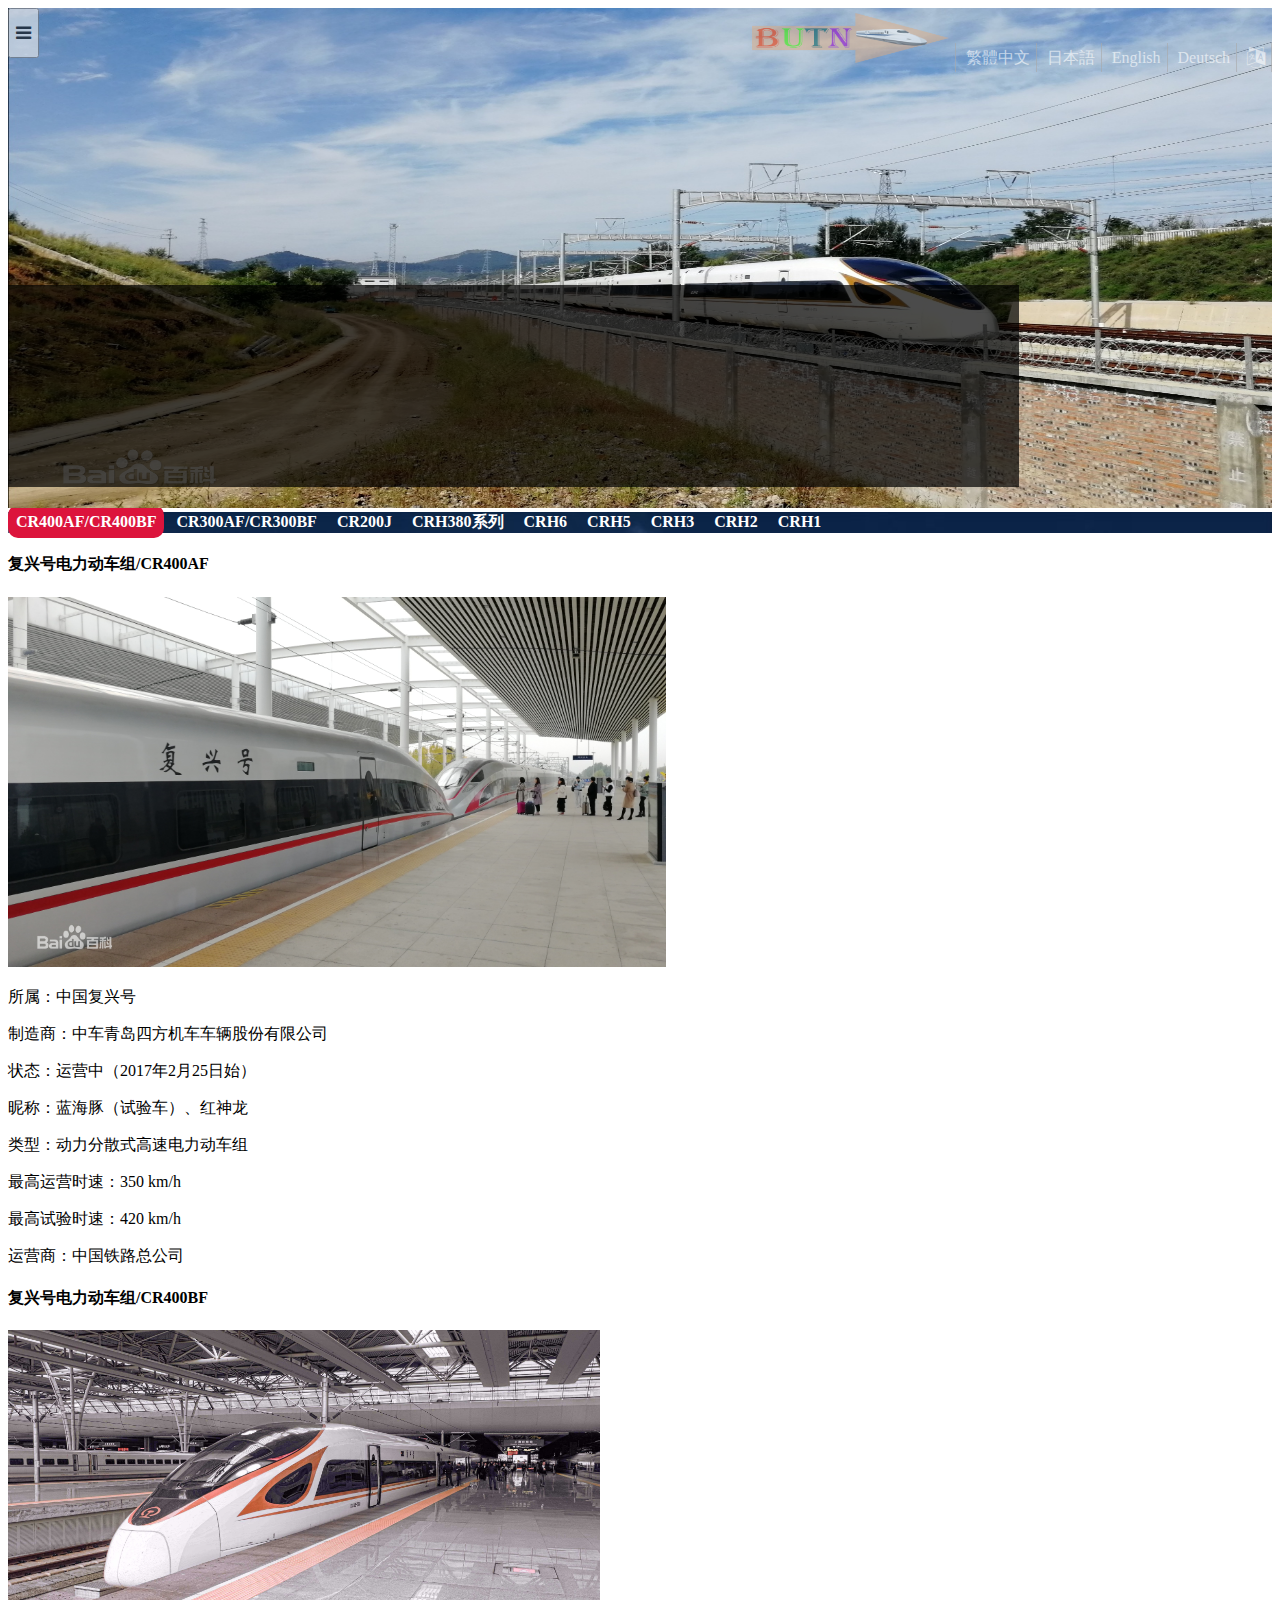
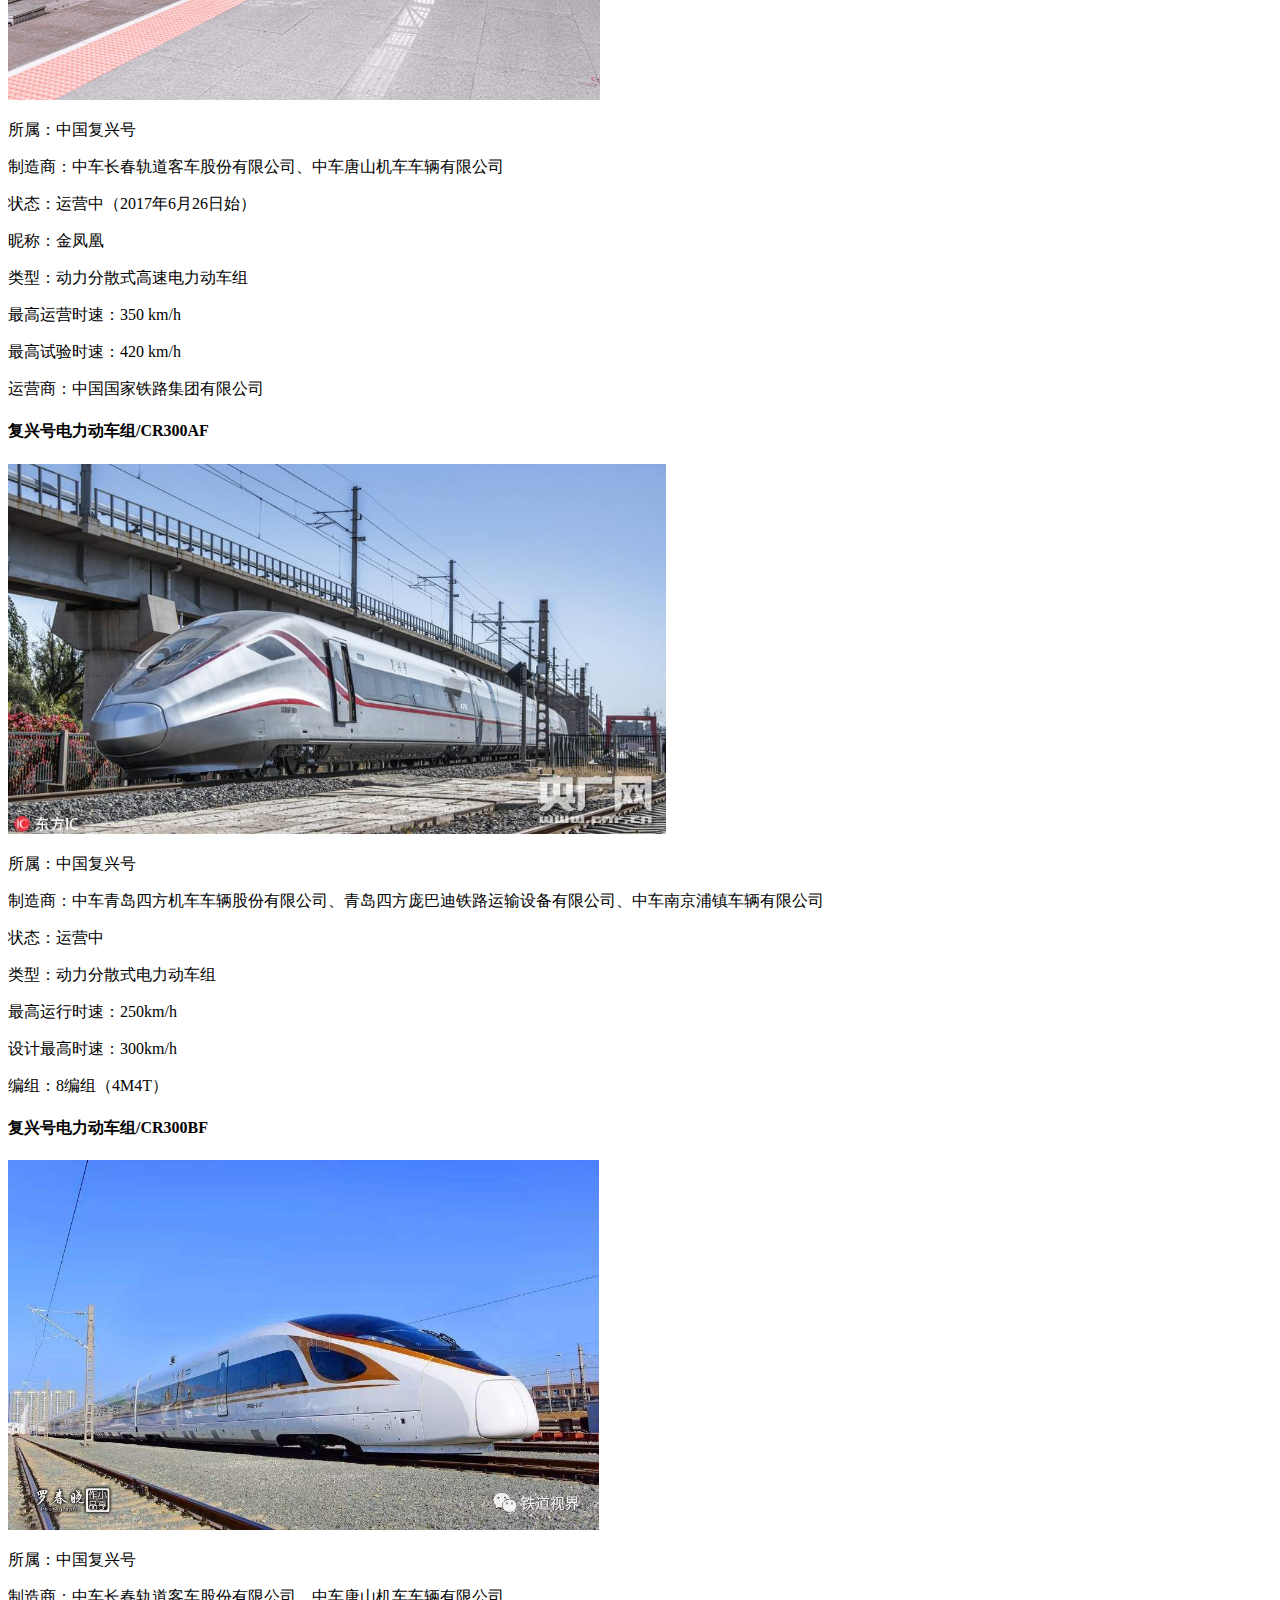
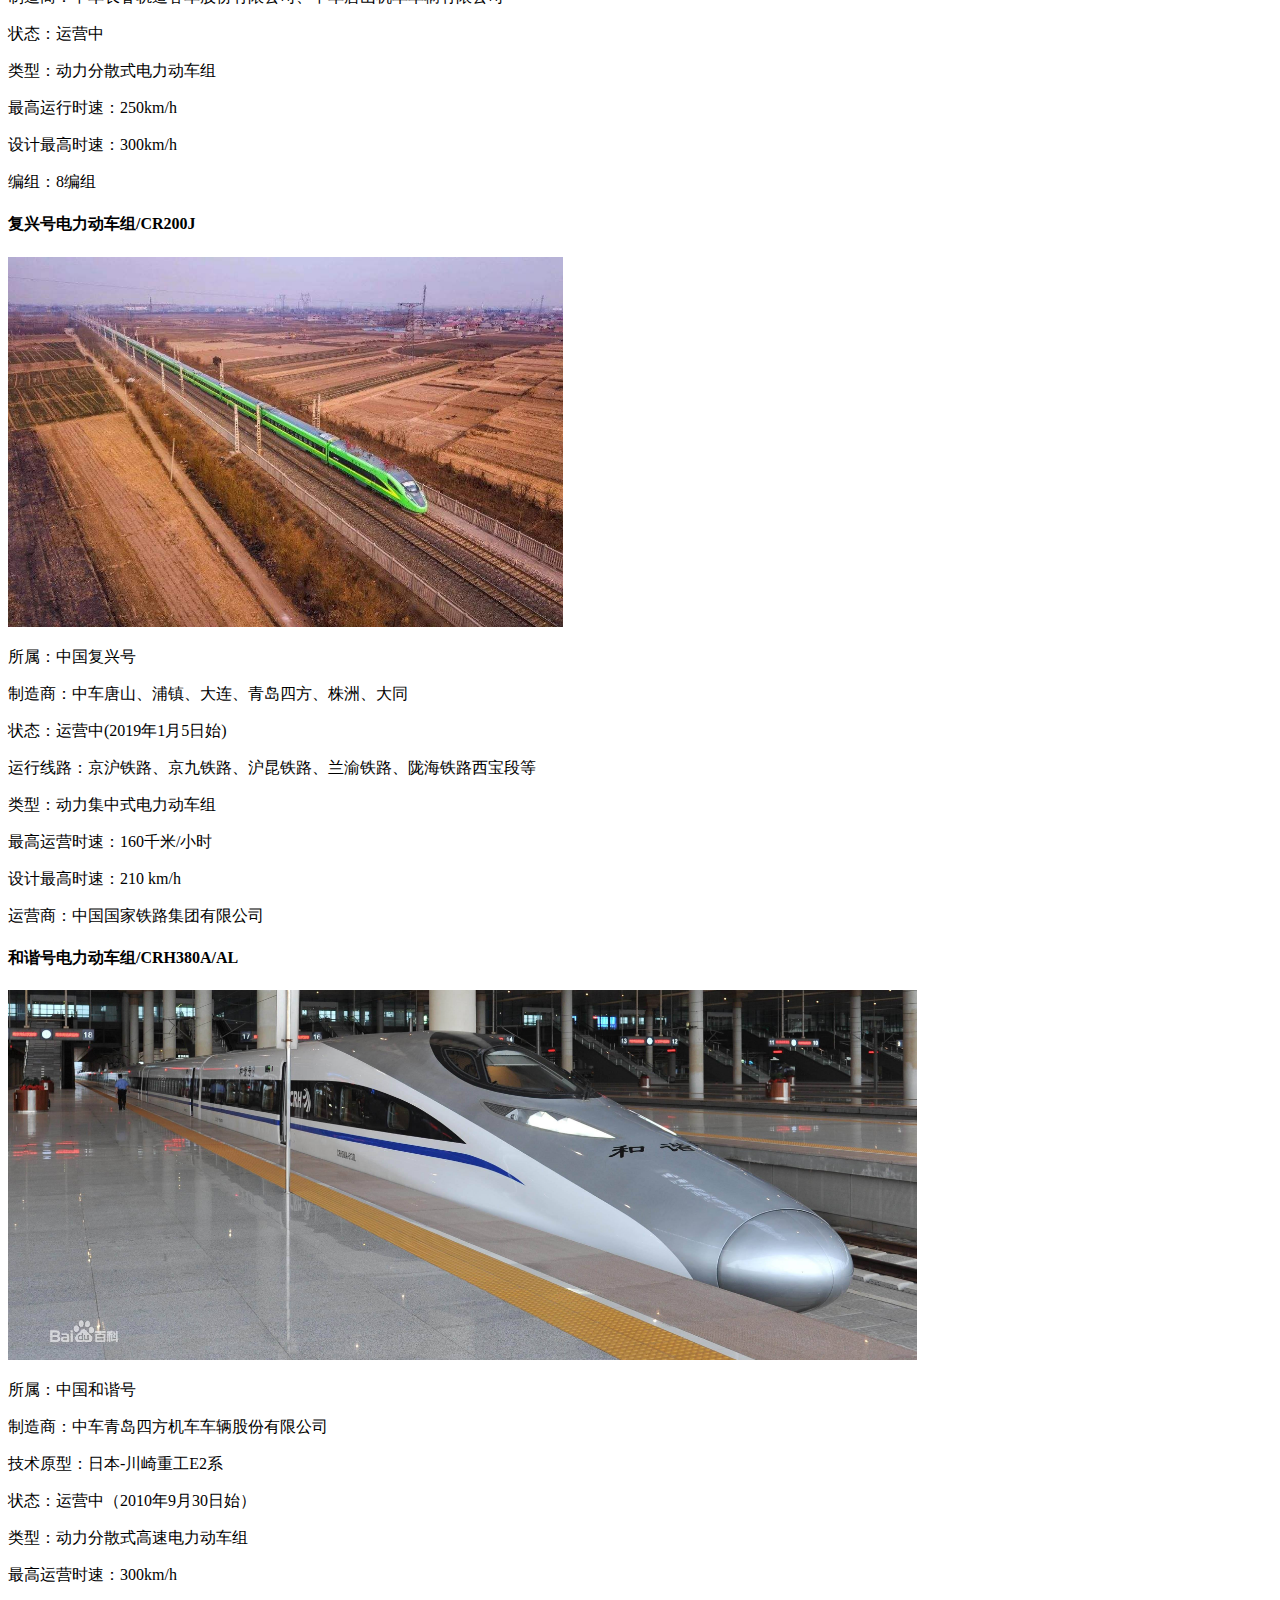
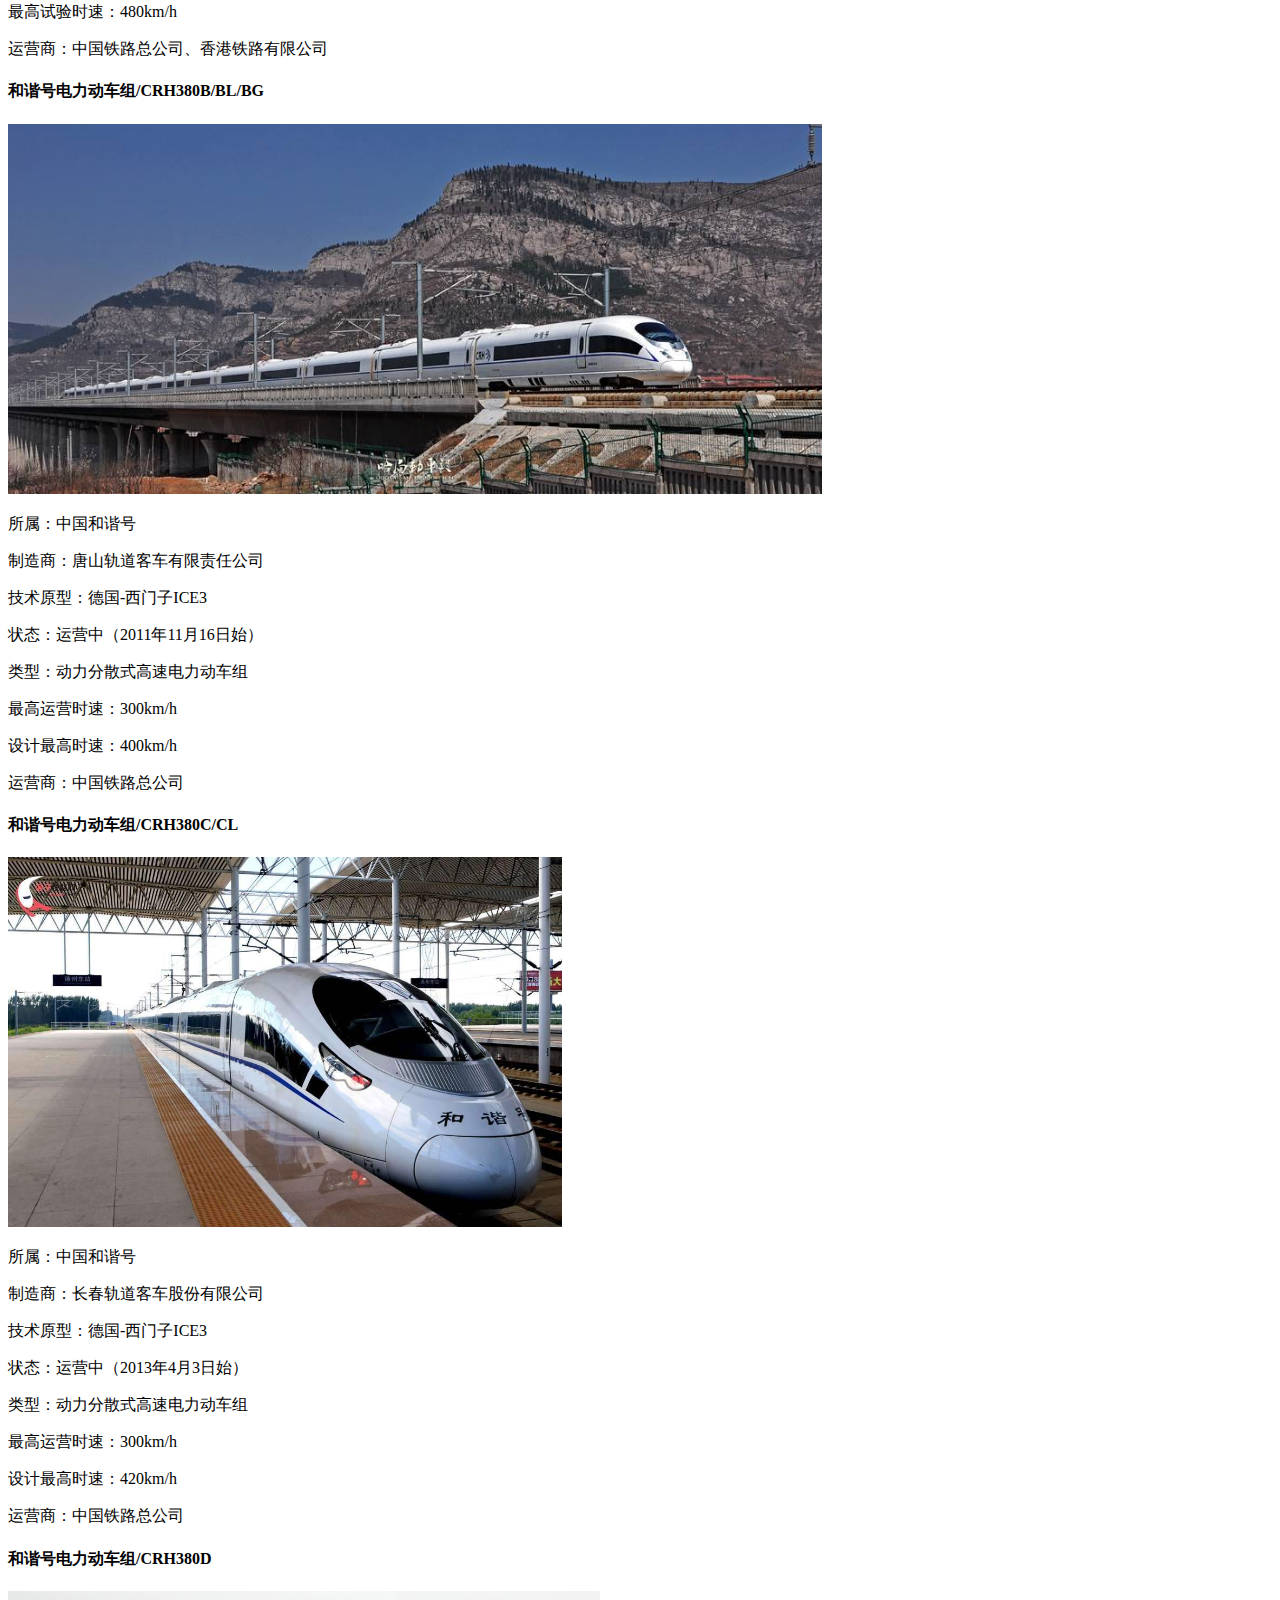
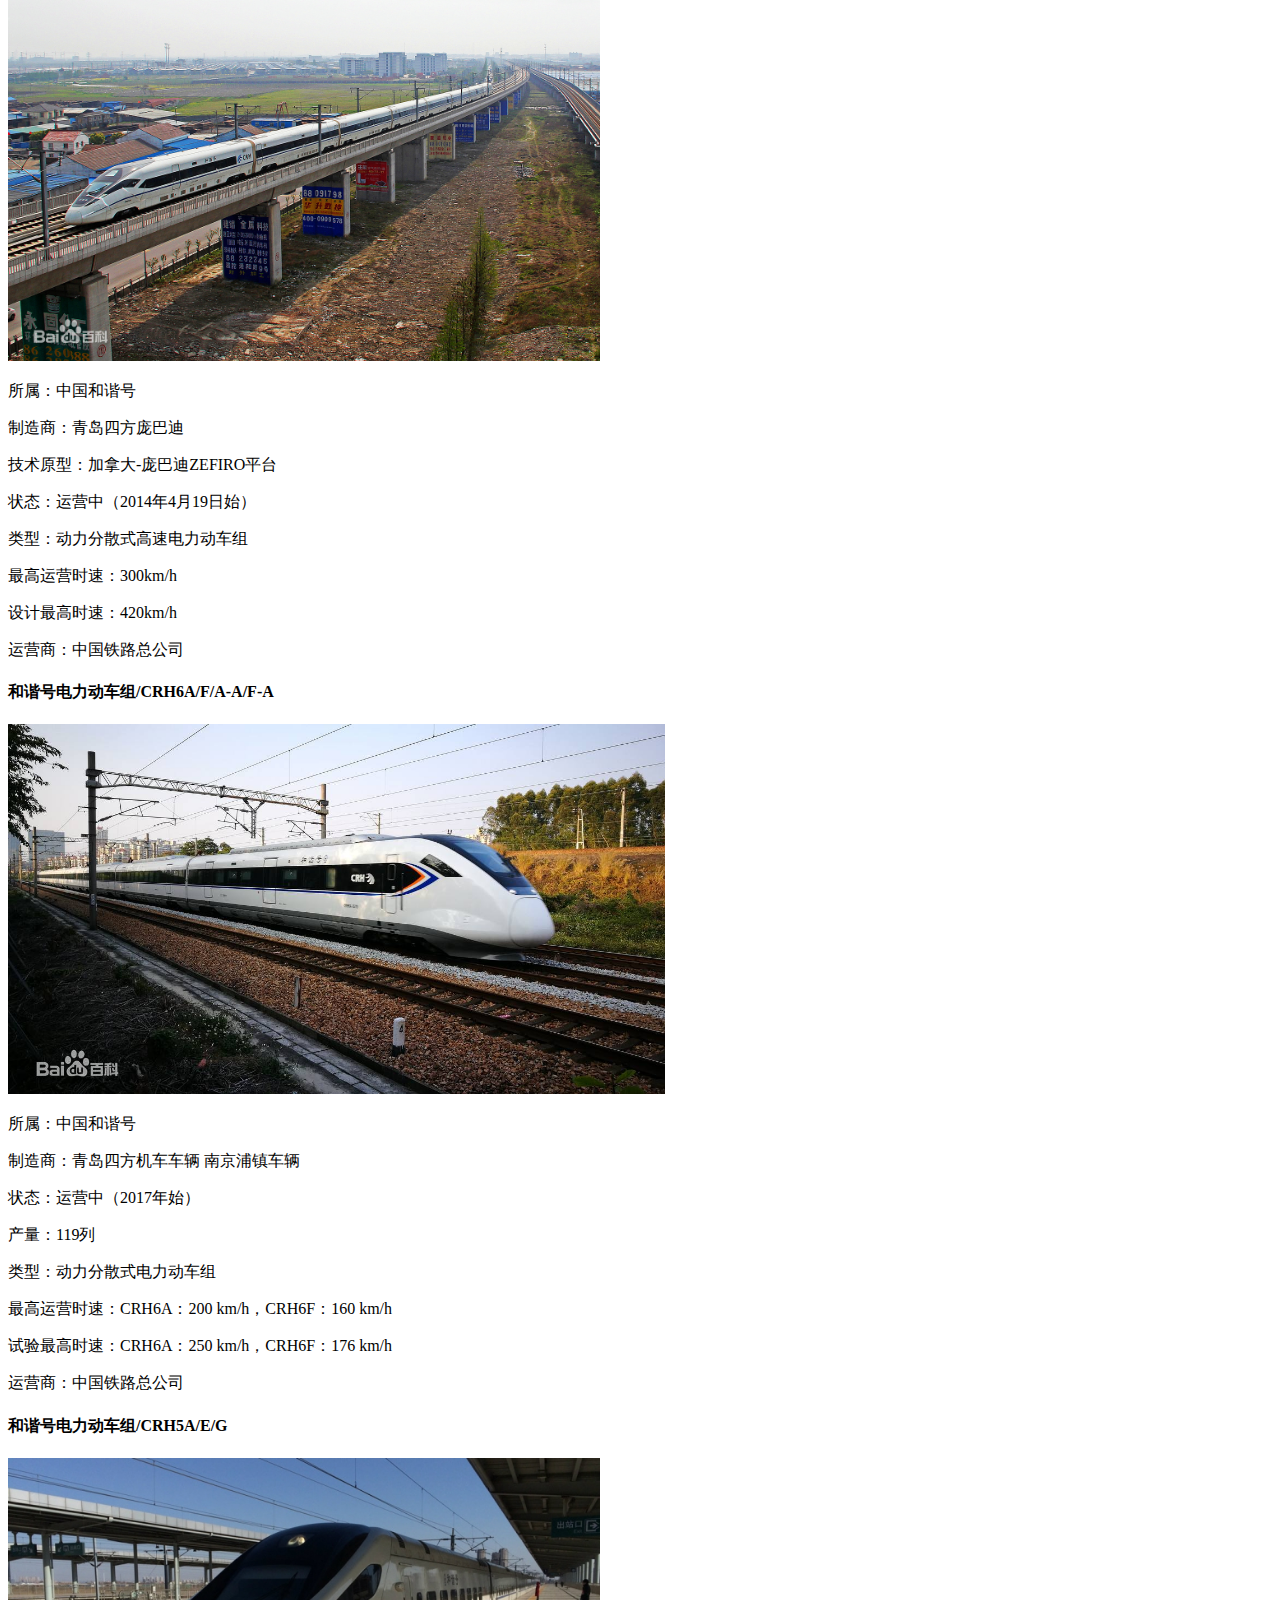
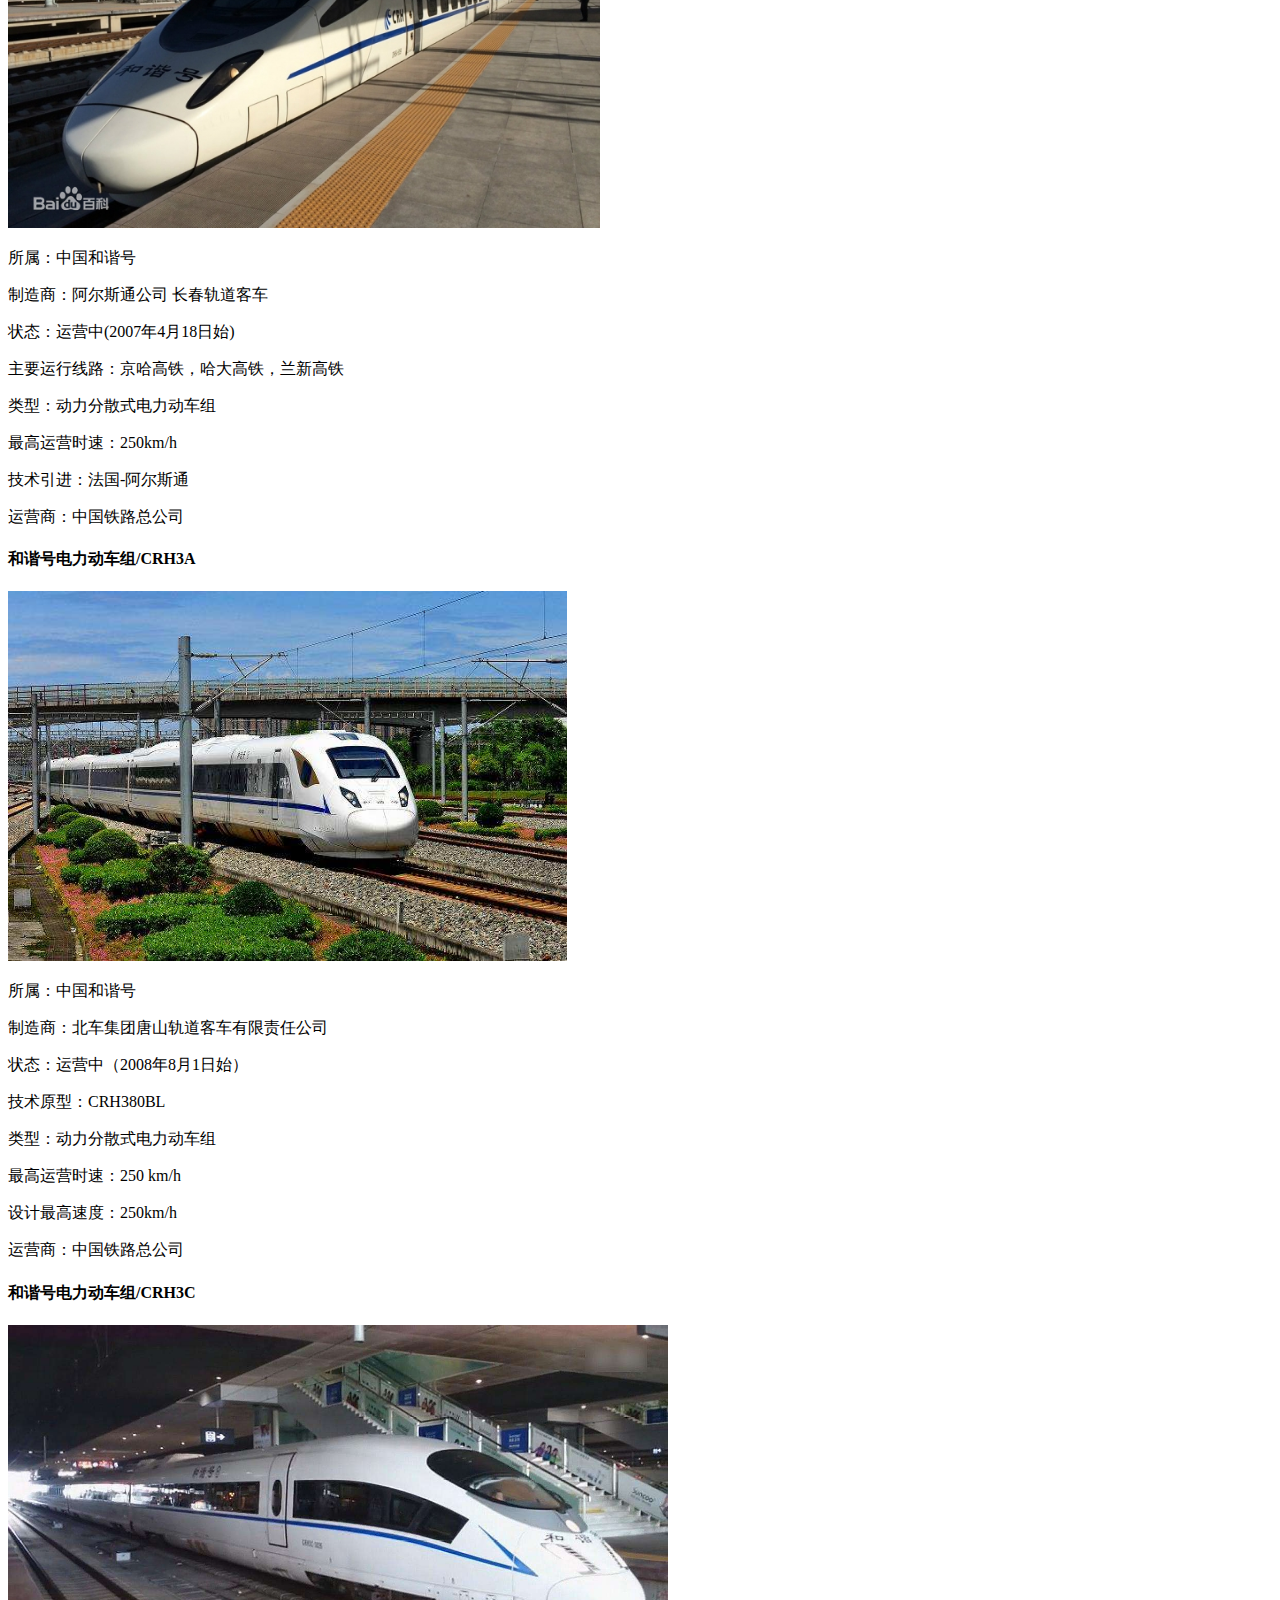
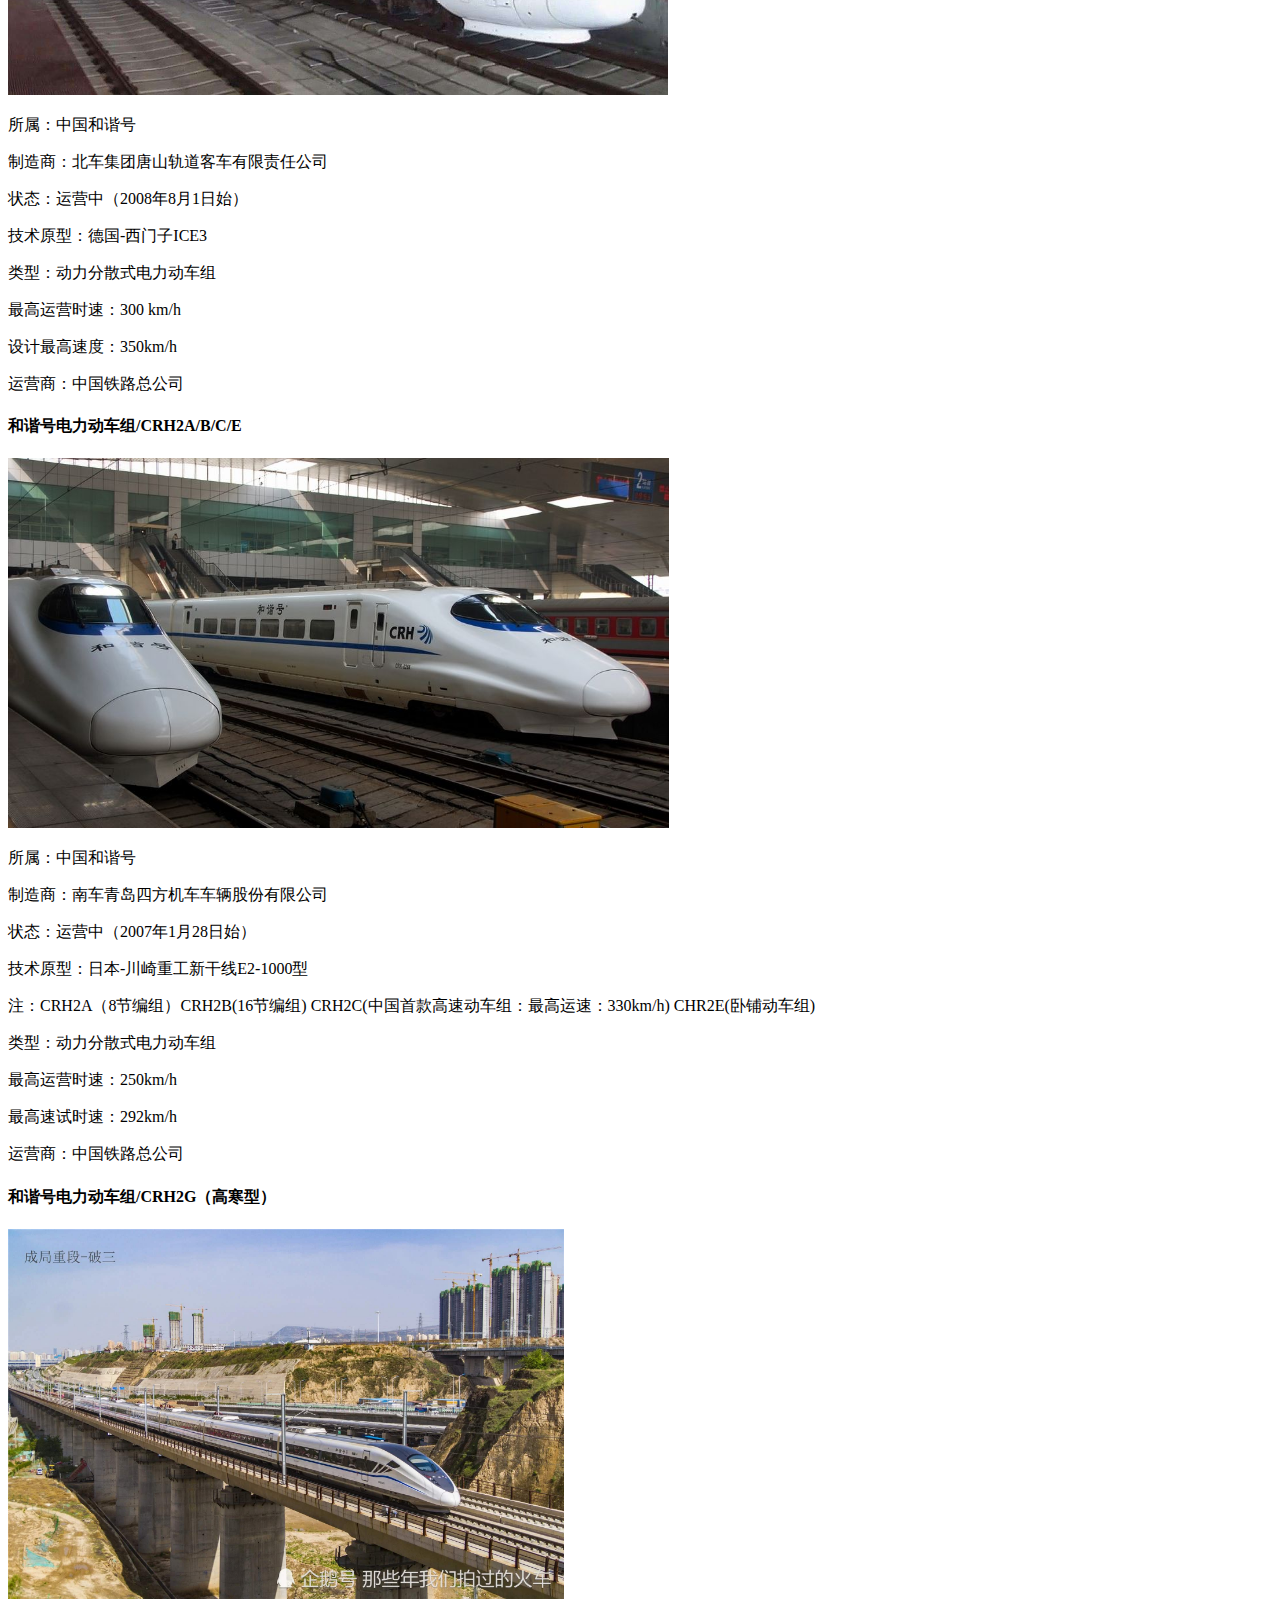
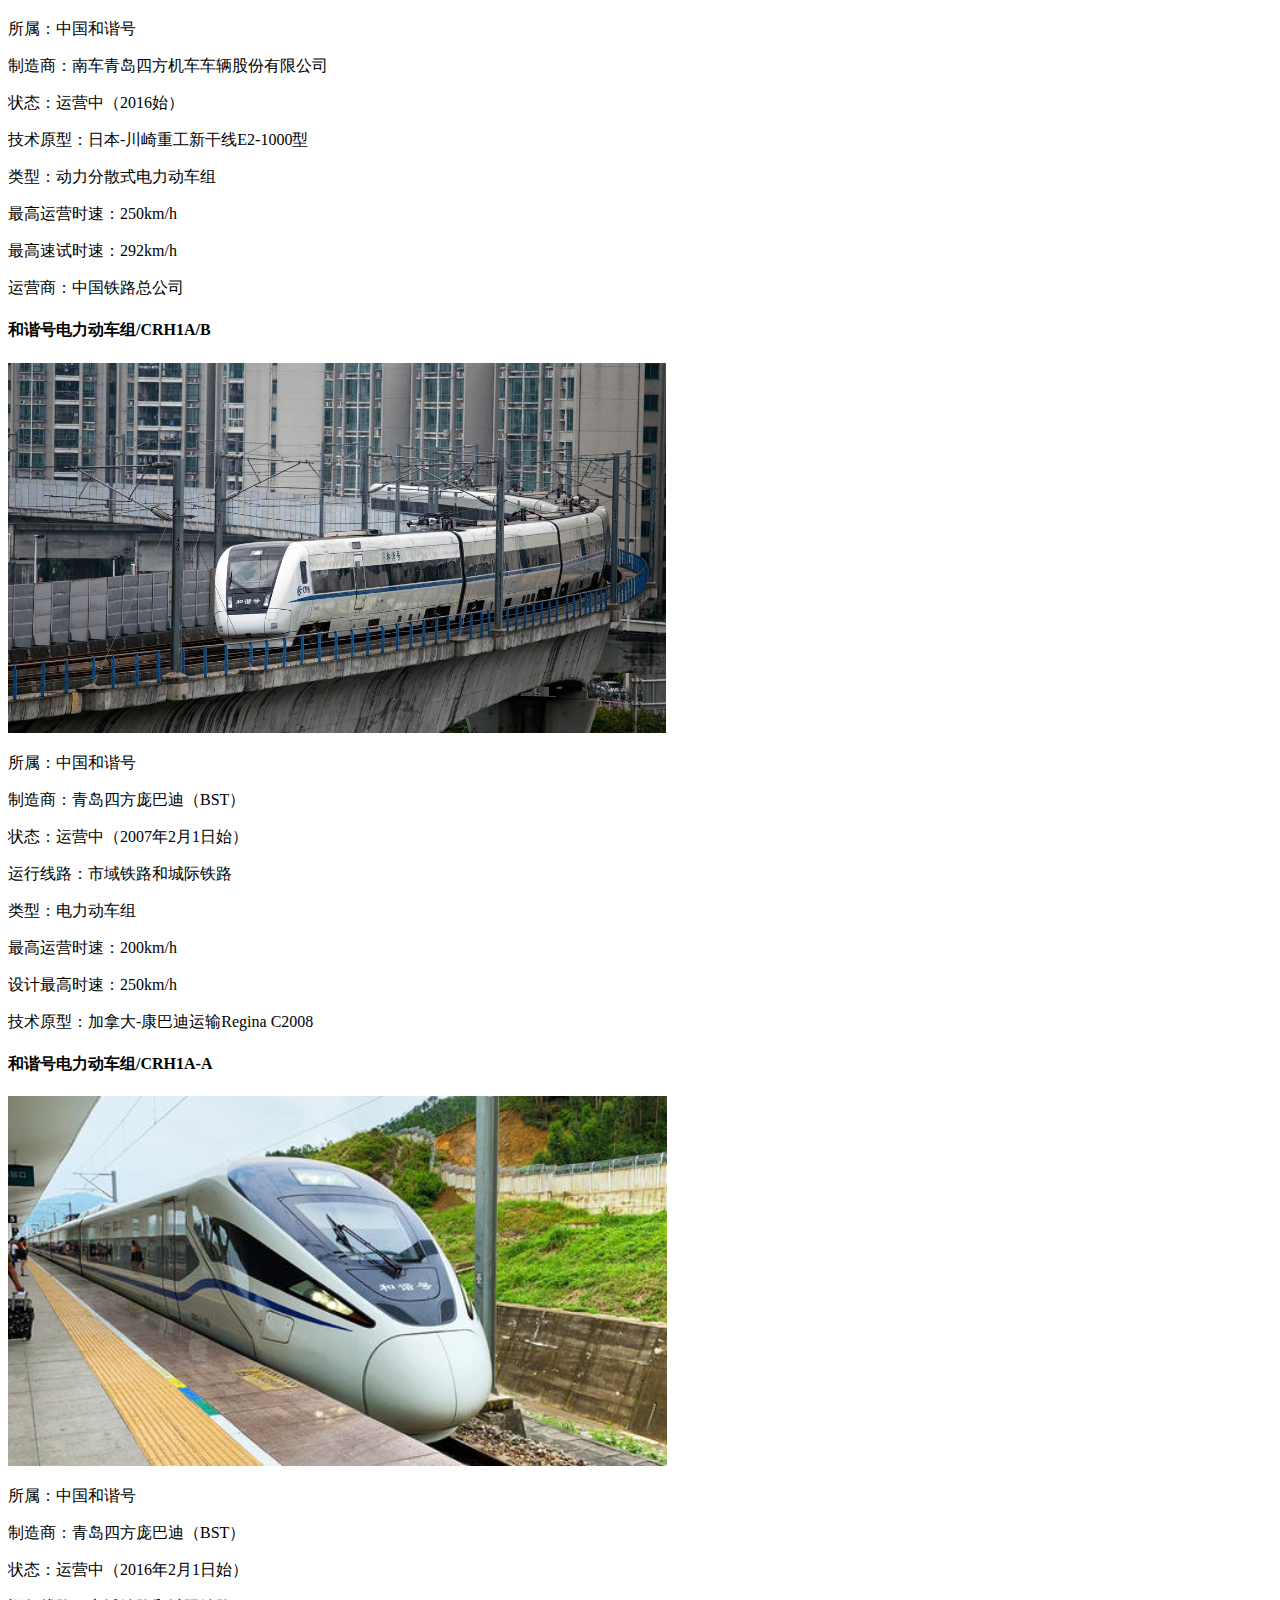
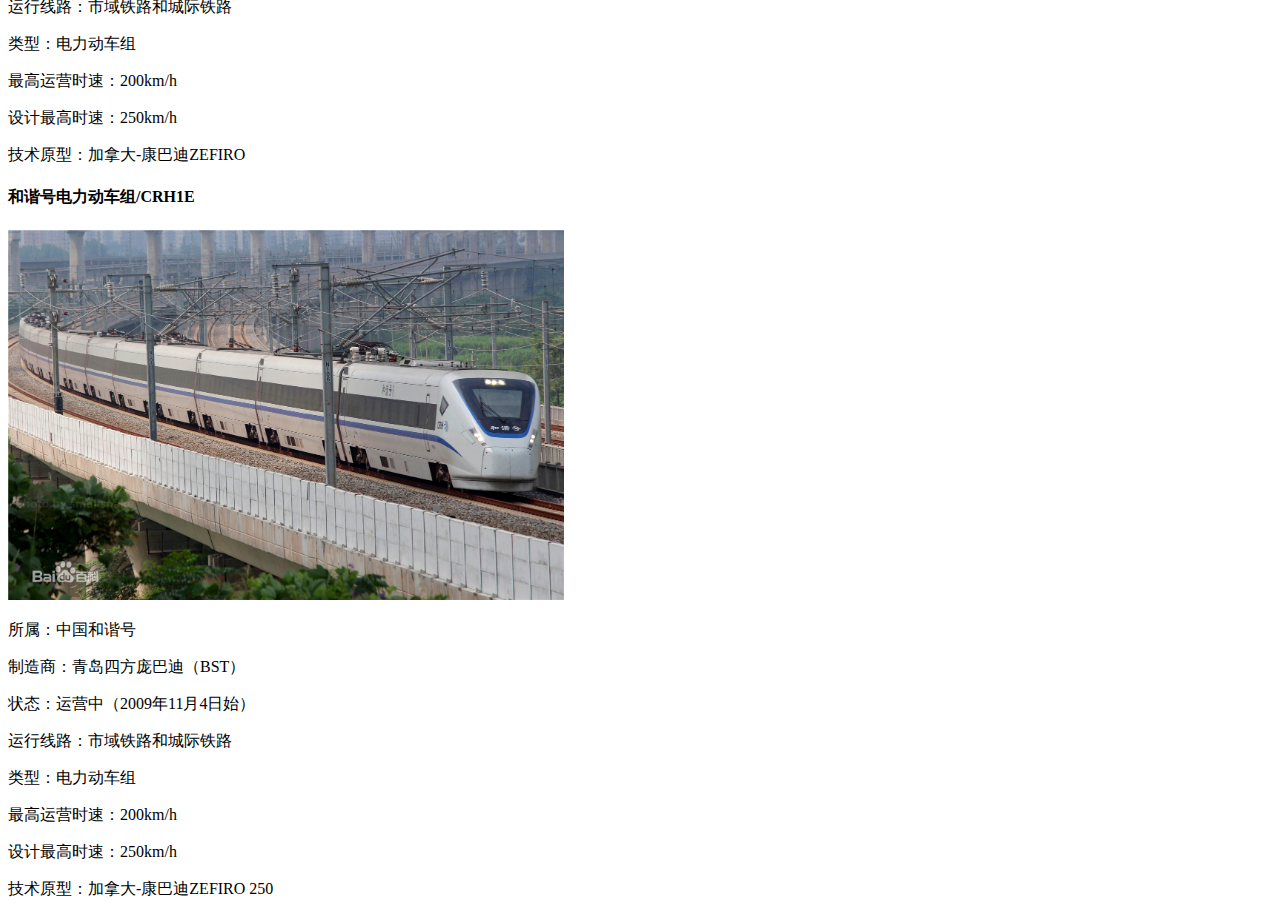
==== cr.html @ 176cb18c "铁道文化" ====
<!DOCTYPE html>
<html lang="en">
<head>
    <meta charset="UTF-8">
    <meta name="viewport" content="width=device-width, initial-scale=1.0">
    <title>中国高速列车</title>
    <link rel="stylesheet" href="css/sc.css">
    <link rel="stylesheet" href="https://cdn.jsdelivr.net/npm/bootstrap@4.5.0/dist/css/bootstrap.min.css" integrity="sha384-9aIt2nRpC12Uk9gS9baDl411NQApFmC26EwAOH8WgZl5MYYxFfc+NcPb1dKGj7Sk" crossorigin="anonymous">
    <link rel="stylesheet" href="font-awesome/css/font-awesome.css">
    <link rel="icon" href="img/icon/LOGO2.png">
</head>
<body>
    <header>
        <img src="img/cr/CR中国动车组.jpg" width="100%" height="500">
        <div class="head">
            <button class="btn btn-dark" id="z-btn"><i class="fa fa-bars fa-lg" aria-hidden="true"></i></button>
            <div class="zhe">
                <a href="jr.html" id="h"><li>日本高速列车</li></a>
                <a href="cr.html" id="h"><li>中国高速列车</li></a>
                <a href="DB.html" id="h"><li>德国高速列车</li></a>
                <a href="SNCF.html" id="h"><li>法国高速列车</li></a>
               </div>
               <div class="lg">
                   <a href="index.html"><span><img src="img/icon/icon1.png" width="200" height="50"></span></a>
                   <a href="#"><span>繁體中文</span></a>
                   <a href="#"><span>日本語</span></a>
                   <a href="#"><span>English</span></a>
                   <a href="#"><span>Deutsch</span></a>
                   <a href="#"><span><i class="fa fa-language fa-lg" aria-hidden="true"></i></span></a>
               </div>
        </div>
        <div class="box p-2">
            <h3 class="text-center text-white">CR复兴/和谐号电力动车组</h3>
            <div class="detail text-white">
                CR（China Railway），是中国标准动车组的中文命名，由中国铁路总公司牵头组织研制、具有完全自主知识产权、达到世界先进水平的动车组列车，其中，由CR400系列担当的部分车次是世界上商业运营时速最高的动车组列车。CRH系列是采用动力分布式的高速电力动车组，列车主要是由原中华人民共和国铁道部通过向庞巴迪、川崎重工业、阿尔斯通、西门子公司等外国企业购买相关高速车辆的技术，并对技术加以引进吸收之后，由中国北车集团有限公司和中国南车集团有限公司旗下的车辆制造企业生产。各款CRH系列高速列车均被命名为“和谐号”。最早用于2007年中国铁路第六次大提速里的快速铁路，后来也使用于高速铁路。
            </div>
        </div>
    </header>
  <div class="row">
      <div class="col-3 bg-info border-right mr-0 p-2" style="background-image: url(img/cr/bg_cr.jpg); background-size:cover">
            <div class="nav flex-column nav-pills text-center" id="v-pills-tab" role="tablist" aria-orientation="vertical">
                <a class="link1 active3" id="b" data-toggle="pill" href="#CR400" role="tab" aria-selected="true">CR400AF/CR400BF</a>
                <a class="link1" id="b" data-toggle="pill" href="#CR300" role="tab"  aria-selected="false">CR300AF/CR300BF</a>
                <a class="link1" id="b" data-toggle="pill" href="#CR200" role="tab" aria-selected="false">CR200J</a>
                <a class="link1" id="b" data-toggle="pill" href="#CRH380" role="tab"  aria-selected="false">CRH380系列</a>
                <a class="link1" id="b" data-toggle="pill" href="#CRH6" role="tab" aria-selected="false">CRH6</a>
                <a class="link1" id="b" data-toggle="pill" href="#CRH5" role="tab" aria-selected="false">CRH5</a>
                <a class="link1" id="b" data-toggle="pill" href="#CRH3" role="tab"  aria-selected="false">CRH3</a>
                <a class="link1" id="b" data-toggle="pill" href="#CRH2" role="tab" aria-selected="false">CRH2</a>
                <a class="link1" id="b" data-toggle="pill" href="#CRH1" role="tab" aria-selected="false">CRH1</a>
            </div>
      </div>
      <div class="col-9 ml-0 bg-light">
          <div class="tab-content" id="v-pills-tabContent">
            <div class="tab-pane fade show active" id="CR400" role="tabpanel" >
                <h4 class="p-2">复兴号电力动车组<span class="text-danger">/CR400AF</span></h4>
                <div class="card">
                    <img src="img/cr/CR400AF.jpg" height="400">
                    <div class="card-body">
                        <div class="row">
                            <div class="col-6 pl-3 border-right">
                                <p>所属：中国复兴号</p>
                                <p>制造商：中车青岛四方机车车辆股份有限公司</p>
                                <p>状态：运营中（2017年2月25日始）</p>
                                <p>昵称：蓝海豚（试验车）、红神龙</p>
                            </div>
                            <div class="col-6 pl-3">
                                <p>类型：动力分散式高速电力动车组</p>
                                <p>最高运营时速：350 km/h</p>
                                <p>最高试验时速：420 km/h</p>
                                <p>运营商：中国铁路总公司</p>
                            </div>
                        </div>
                    </div>
                </div>
                <h4 class="p-2">复兴号电力动车组<span class="text-danger">/CR400BF</span></h4>
                <div class="card">
                    <img src="img/cr/CR400BF.jpg" height="400">
                    <div class="card-body">
                        <div class="row">
                            <div class="col-6 pl-3 border-right">
                                <p>所属：中国复兴号</p>
                                <p>制造商：中车长春轨道客车股份有限公司、中车唐山机车车辆有限公司</p>
                                <p>状态：运营中（2017年6月26日始）</p>
                                <p>昵称：金凤凰</p>
                            </div>
                            <div class="col-6 pl-3">
                                <p>类型：动力分散式高速电力动车组</p>
                                <p>最高运营时速：350 km/h</p>
                                <p>最高试验时速：420 km/h</p>
                                <p>运营商：中国国家铁路集团有限公司</p>
                            </div>
                        </div>
                    </div>
                </div>
            </div><!--CR400-->
            <div class="tab-pane fade" id="CR300" role="tabpanel" >
                <h4 class="p-2">复兴号电力动车组<span class="text-danger">/CR300AF</span></h4>
                <div class="card">
                    <img src="img/cr/CR300AF.jpg" height="400">
                    <div class="card-body">
                        <div class="row">
                            <div class="col-6 pl-3 border-right">
                                <p>所属：中国复兴号</p>
                                <p>制造商：中车青岛四方机车车辆股份有限公司、青岛四方庞巴迪铁路运输设备有限公司、中车南京浦镇车辆有限公司</p>
                                <p>状态：运营中</p>
                            </div>
                            <div class="col-6 pl-3">
                                <p>类型：动力分散式电力动车组</p>
                                <p>最高运行时速：250km/h</p>
                                <p>设计最高时速：300km/h</p>
                                <p>编组：8编组（4M4T）</p>
                            </div>
                        </div>
                    </div>
                </div>
                <h4 class="p-2">复兴号电力动车组<span class="text-danger">/CR300BF</span></h4>
                <div class="card">
                    <img src="img/cr/CR300BF.jpg" height="400">
                    <div class="card-body">
                        <div class="row">
                            <div class="col-6 pl-3 border-right">
                                <p>所属：中国复兴号</p>
                                <p>制造商：中车长春轨道客车股份有限公司、中车唐山机车车辆有限公司</p>
                                <p>状态：运营中</p>
                            </div>
                            <div class="col-6 pl-3">
                                <p>类型：动力分散式电力动车组</p>
                                <p>最高运行时速：250km/h</p>
                                <p>设计最高时速：300km/h</p>
                                <p>编组：8编组</p>
                            </div>
                        </div>
                    </div>
                </div>
            </div><!--CR300-->
            <div class="tab-pane fade" id="CR200" role="tabpanel">
                <h4 class="p-2">复兴号电力动车组<span class="text-danger">/CR200J</span></h4>
                <div class="card">
                    <img src="img/cr/CR200J.jpg" height="400">
                    <div class="card-body">
                        <div class="row">
                            <div class="col-6 pl-3 border-right">
                                <p>所属：中国复兴号</p>
                                <p>制造商：中车唐山、浦镇、大连、青岛四方、株洲、大同</p>
                                <p>状态：运营中(2019年1月5日始)</p>
                                <p>运行线路：京沪铁路、京九铁路、沪昆铁路、兰渝铁路、陇海铁路西宝段等</p>
                            </div>
                            <div class="col-6 pl-3">
                                <p>类型：动力集中式电力动车组</p>
                                <p>最高运营时速：160千米/小时</p>
                                <p>设计最高时速：210 km/h</p>
                                <p>运营商：中国国家铁路集团有限公司</p>
                            </div>
                        </div>
                    </div>
                </div>
            </div><!--CR200-->
            <div class="tab-pane fade" id="CRH380" role="tabpanel">
                <h4 class="p-2">和谐号电力动车组<span class="text-danger">/CRH380A/AL</span></h4>
                <div class="card">
                    <img src="img/cr/CRH380A.jpg" height="400">
                    <div class="card-body">
                        <div class="row">
                            <div class="col-6 pl-3 border-right">
                                <p>所属：中国和谐号</p>
                                <p>制造商：中车青岛四方机车车辆股份有限公司</p>
                                <p>技术原型：日本-川崎重工E2系</p>
                                <p>状态：运营中（2010年9月30日始）</p>
                            </div>
                            <div class="col-6 pl-3">
                                <p>类型：动力分散式高速电力动车组</p>
                                <p>最高运营时速：300km/h</p>
                                <p>最高试验时速：480km/h</p>
                                <p>运营商：中国铁路总公司、香港铁路有限公司</p>
                            </div>
                        </div>
                    </div>
                </div>
                <h4 class="p-2">和谐号电力动车组<span class="text-danger">/CRH380B/BL/BG</span></h4>
                <div class="card">
                    <img src="img/cr/CRH380B.jpg" height="400">
                    <div class="card-body">
                        <div class="row">
                            <div class="col-6 pl-3 border-right">
                                <p>所属：中国和谐号</p>
                                <p>制造商：唐山轨道客车有限责任公司</p>
                                <p>技术原型：德国-西门子ICE3</p>
                                <p>状态：运营中（2011年11月16日始）</p>
                            </div>
                            <div class="col-6 pl-3">
                                <p>类型：动力分散式高速电力动车组</p>
                                <p>最高运营时速：300km/h</p>
                                <p>设计最高时速：400km/h</p>
                                <p>运营商：中国铁路总公司</p>
                            </div>
                        </div>
                    </div>
                </div>
                <h4 class="p-2">和谐号电力动车组<span class="text-danger">/CRH380C/CL</span></h4>
                <div class="card">
                    <img src="img/cr/CRH380C.jpg" height="400">
                    <div class="card-body">
                        <div class="row">
                            <div class="col-6 pl-3 border-right">
                                <p>所属：中国和谐号</p>
                                <p>制造商：长春轨道客车股份有限公司</p>
                                <p>技术原型：德国-西门子ICE3</p>
                                <p>状态：运营中（2013年4月3日始）</p>
                            </div>
                            <div class="col-6 pl-3">
                                <p>类型：动力分散式高速电力动车组</p>
                                <p>最高运营时速：300km/h</p>
                                <p>设计最高时速：420km/h</p>
                                <p>运营商：中国铁路总公司</p>
                            </div>
                        </div>
                    </div>
                </div>
                <h4 class="p-2">和谐号电力动车组<span class="text-danger">/CRH380D</span></h4>
                <div class="card">
                    <img src="img/cr/CRH380D.jpg" height="400">
                    <div class="card-body">
                        <div class="row">
                            <div class="col-6 pl-3 border-right">
                                <p>所属：中国和谐号</p>
                                <p>制造商：青岛四方庞巴迪</p>
                                <p>技术原型：加拿大-庞巴迪ZEFIRO平台</p>
                                <p>状态：运营中（2014年4月19日始）</p>
                            </div>
                            <div class="col-6 pl-3">
                                <p>类型：动力分散式高速电力动车组</p>
                                <p>最高运营时速：300km/h</p>
                                <p>设计最高时速：420km/h</p>
                                <p>运营商：中国铁路总公司</p>
                            </div>
                        </div>
                    </div>
                </div>
            </div><!--CRH380-->
            <div class="tab-pane fade" id="CRH6" role="tabpanel">
                <h4 class="p-2">和谐号电力动车组<span class="text-danger">/CRH6A/F/A-A/F-A</span></h4>
                <div class="card">
                    <img src="img/cr/CRH6.jpg" height="400">
                    <div class="card-body">
                        <div class="row">
                            <div class="col-6 pl-3 border-right">
                                <p>所属：中国和谐号</p>
                                <p>制造商：青岛四方机车车辆 南京浦镇车辆</p>
                                <p>状态：运营中（2017年始）</p>
                                <p>产量：119列</p>
                            </div>
                            <div class="col-6 pl-3">
                                <p>类型：动力分散式电力动车组</p>
                                <p>最高运营时速：CRH6A：200 km/h，CRH6F：160 km/h</p>
                                <p>试验最高时速：CRH6A：250 km/h，CRH6F：176 km/h</p>
                                <p>运营商：中国铁路总公司</p>
                            </div>
                        </div>
                    </div>
                </div>
            </div><!--CRH6-->
            <div class="tab-pane fade" id="CRH5" role="tabpanel">
                <h4 class="p-2">和谐号电力动车组<span class="text-danger">/CRH5A/E/G</span></h4>
                <div class="card">
                    <img src="img/cr/CRH5.jpg" height="400">
                    <div class="card-body">
                        <div class="row">
                            <div class="col-6 pl-3 border-right">
                                <p>所属：中国和谐号</p>
                                <p>制造商：阿尔斯通公司 长春轨道客车</p>
                                <p>状态：运营中(2007年4月18日始)</p>
                                <p>主要运行线路：京哈高铁，哈大高铁，兰新高铁</p>
                            </div>
                            <div class="col-6 pl-3">
                                <p>类型：动力分散式电力动车组</p>
                                <p>最高运营时速：250km/h</p>
                                <p>技术引进：法国-阿尔斯通</p>
                                <p>运营商：中国铁路总公司</p>
                            </div>
                        </div>
                    </div>
                </div>
            </div><!--CRH5-->
            <div class="tab-pane fade" id="CRH3" role="tabpanel">
                <h4 class="p-2">和谐号电力动车组<span class="text-danger">/CRH3A</span></h4>
                <div class="card">
                    <img src="img/cr/CRH3.jpg" height="400">
                    <div class="card-body">
                        <div class="row">
                            <div class="col-6 pl-3 border-right">
                                <p>所属：中国和谐号</p>
                                <p>制造商：北车集团唐山轨道客车有限责任公司</p>
                                <p>状态：运营中（2008年8月1日始）</p>
                                <p>技术原型：CRH380BL</p>
                            </div>
                            <div class="col-6 pl-3">
                                <p>类型：动力分散式电力动车组</p>
                                <p>最高运营时速：250 km/h</p>
                                <p>设计最高速度：250km/h</p>
                                <p>运营商：中国铁路总公司</p>
                            </div>
                        </div>
                    </div>
                </div>
                <h4 class="p-2">和谐号电力动车组<span class="text-danger">/CRH3C</span></h4>
                <div class="card">
                    <img src="img/cr/CRH3C.jpg" height="400">
                    <div class="card-body">
                        <div class="row">
                            <div class="col-6 pl-3 border-right">
                                <p>所属：中国和谐号</p>
                                <p>制造商：北车集团唐山轨道客车有限责任公司</p>
                                <p>状态：运营中（2008年8月1日始）</p>
                                <p>技术原型：德国-西门子ICE3</p>
                            </div>
                            <div class="col-6 pl-3">
                                <p>类型：动力分散式电力动车组</p>
                                <p>最高运营时速：300 km/h</p>
                                <p>设计最高速度：350km/h</p>
                                <p>运营商：中国铁路总公司</p>
                            </div>
                        </div>
                    </div>
                </div>
            </div><!--CRH3-->
            <div class="tab-pane fade" id="CRH2" role="tabpanel">
                <h4 class="p-2">和谐号电力动车组<span class="text-danger">/CRH2A/B/C/E</span></h4>
                <div class="card">
                    <img src="img/cr/CRH2.jpg" height="400">
                    <div class="card-body">
                        <div class="row">
                            <div class="col-6 pl-3 border-right">
                                <p>所属：中国和谐号</p>
                                <p>制造商：南车青岛四方机车车辆股份有限公司</p>
                                <p>状态：运营中（2007年1月28日始）</p>
                                <p>技术原型：日本-川崎重工新干线E2-1000型</p>
                                <p>注：CRH2A（8节编组）CRH2B(16节编组) CRH2C(中国首款高速动车组：最高运速：330km/h) CHR2E(卧铺动车组)</p>
                            </div>
                            <div class="col-6 pl-3">
                                <p>类型：动力分散式电力动车组</p>
                                <p>最高运营时速：250km/h</p>
                                <p>最高速试时速：292km/h</p>
                                <p>运营商：中国铁路总公司</p>
                            </div>
                        </div>
                    </div>
                </div>
                <h4 class="p-2">和谐号电力动车组<span class="text-danger">/CRH2G（高寒型）</span></h4>
                <div class="card">
                    <img src="img/cr/CRH2G.jpg" height="400">
                    <div class="card-body">
                        <div class="row">
                            <div class="col-6 pl-3 border-right">
                                <p>所属：中国和谐号</p>
                                <p>制造商：南车青岛四方机车车辆股份有限公司</p>
                                <p>状态：运营中（2016始）</p>
                                <p>技术原型：日本-川崎重工新干线E2-1000型</p>
                            </div>
                            <div class="col-6 pl-3">
                                <p>类型：动力分散式电力动车组</p>
                                <p>最高运营时速：250km/h</p>
                                <p>最高速试时速：292km/h</p>
                                <p>运营商：中国铁路总公司</p>
                            </div>
                        </div>
                    </div>
                </div>
            </div><!--CRH2-->
            <div class="tab-pane fade" id="CRH1" role="tabpanel">
                <h4 class="p-2">和谐号电力动车组<span class="text-danger">/CRH1A/B</span></h4>
                <div class="card">
                    <img src="img/cr/CRH1AB.jpg" height="400">
                    <div class="card-body">
                        <div class="row">
                            <div class="col-6 pl-3 border-right">
                                <p>所属：中国和谐号</p>
                                <p>制造商：青岛四方庞巴迪（BST）</p>
                                <p>状态：运营中（2007年2月1日始）</p>
                                <p>运行线路：市域铁路和城际铁路</p>
                            </div>
                            <div class="col-6 pl-3">
                                <p>类型：电力动车组</p>
                                <p>最高运营时速：200km/h</p>
                                <p>设计最高时速：250km/h</p>
                                <p>技术原型：加拿大-康巴迪运输Regina C2008</p>
                            </div>
                        </div>
                    </div>
                </div>
                <h4 class="p-2">和谐号电力动车组<span class="text-danger">/CRH1A-A</span></h4>
                <div class="card">
                    <img src="img/cr/CRH1A-A.jpg" height="400">
                    <div class="card-body">
                        <div class="row">
                            <div class="col-6 pl-3 border-right">
                                <p>所属：中国和谐号</p>
                                <p>制造商：青岛四方庞巴迪（BST）</p>
                                <p>状态：运营中（2016年2月1日始）</p>
                                <p>运行线路：市域铁路和城际铁路</p>
                            </div>
                            <div class="col-6 pl-3">
                                <p>类型：电力动车组</p>
                                <p>最高运营时速：200km/h</p>
                                <p>设计最高时速：250km/h</p>
                                <p>技术原型：加拿大-康巴迪ZEFIRO</p>
                            </div>
                        </div>
                    </div>
                </div>
                <h4 class="p-2">和谐号电力动车组<span class="text-danger">/CRH1E</span></h4>
                <div class="card">
                    <img src="img/cr/CRH1E.jpg" height="400">
                    <div class="card-body">
                        <div class="row">
                            <div class="col-6 pl-3 border-right">
                                <p>所属：中国和谐号</p>
                                <p>制造商：青岛四方庞巴迪（BST）</p>
                                <p>状态：运营中（2009年11月4日始）</p>
                                <p>运行线路：市域铁路和城际铁路</p>
                            </div>
                            <div class="col-6 pl-3">
                                <p>类型：电力动车组</p>
                                <p>最高运营时速：200km/h</p>
                                <p>设计最高时速：250km/h</p>
                                <p>技术原型：加拿大-康巴迪ZEFIRO 250</p>
                            </div>
                        </div>
                    </div>
                </div>
            </div><!--CRH1-->

          </div><!--tab-content-->
      </div><!--col-9-->
  </div><!--row-->



<script src="https://cdn.jsdelivr.net/npm/jquery@3.5.1/dist/jquery.slim.min.js" integrity="sha384-DfXdz2htPH0lsSSs5nCTpuj/zy4C+OGpamoFVy38MVBnE+IbbVYUew+OrCXaRkfj" crossorigin="anonymous"></script>
<script src="https://cdn.jsdelivr.net/npm/popper.js@1.16.0/dist/umd/popper.min.js" integrity="sha384-Q6E9RHvbIyZFJoft+2mJbHaEWldlvI9IOYy5n3zV9zzTtmI3UksdQRVvoxMfooAo" crossorigin="anonymous"></script>
<script src="https://cdn.jsdelivr.net/npm/bootstrap@4.5.0/dist/js/bootstrap.min.js" integrity="sha384-OgVRvuATP1z7JjHLkuOU7Xw704+h835Lr+6QL9UvYjZE3Ipu6Tp75j7Bh/kR0JKI" crossorigin="anonymous"></script>
<script>
    var b_group=document.querySelectorAll("#b");
    console.log(b_group);
    for(var i=0;i<b_group.length;i++){
        b_group[i].onclick=function(){
            $(this).addClass("active3");
            $(this).prevAll().removeClass("active3");
            $(this).nextAll().removeClass("active3");
        }
    }
    $("#z-btn").click(function(){
        $(".zhe").toggle("slow");
    });

    $(function () {
  $('[data-toggle="tooltip"]').tooltip()
})

</script>    
</body>
</html>
---- css/sc.css ----
#a:hover{
    background-color:#00BB00;
    color: white;
    border-radius: 10px 10px 10px 10px;
}
#a{
    color:black;
    font-weight: bold;
    text-decoration: none;
}
#b,#c,#d{
    color:white;
    font-weight: bold;
    text-decoration: none;
}
.active2{
    background-color:#00BB00;
    color: white;
    border-radius: 10px 10px 10px 10px;
}
#b:hover{
    background-color:crimson;
    color: white;
    border-radius: 10px 10px 10px 10px;
}
.active3{
    background-color:crimson;
    color: white;
    border-radius: 10px 10px 10px 10px;
}
.active4{
    background-color: darkorange;
    border: 1px solid black;
    color: white;
    border-radius: 10px 10px 10px 10px;
}
.active5{
    background-color: #00CACA;
    color: white;
    border-radius: 10px 10px 10px 10px;
}
#c:hover{
    background-color: darkorange;
    border: 1px solid black;
    color: white;
    border-radius: 10px 10px 10px 10px;
}
#d:hover{
    background-color:#00CACA;
    color: white;
    border-radius: 10px 10px 10px 10px;
}
.link1{
    padding: 8px;
}
.nav-header{
    background-color:skyblue;
    opacity: 0.7;
}
header{
    position: relative;
}
.head{
    position: absolute;
    display: flex;
    justify-content: space-between;
    top: 0;
    left: 0;
    opacity: 0.6;
    width: 100%;
    height: 50px;
}
.lg{
    color: white;
    margin-top: 5px;
}
.lg>span{
    padding: 6px;
    display: inline-block;
    border-right: 1px solid darkgrey;
}
.lg>a:hover{
    color: red;
}
.lg>a{
    color: white;
    text-decoration: none;
    padding: 6px;
    border-right: 1px solid darkgrey;
}

li{
    list-style: none;
}
.zhe{
    position: absolute;
    padding-top: 10px;
    padding-bottom: 10px;
    top: 35px;
    left: 0;
    background-color: black;
   color: white;
   width: 10%;
   text-align: center;
   display: none;
}
a{
    color: white;
    text-decoration: none;
}
a:hover{
    color: white;
    text-decoration: none;
}
.zhe li{
    margin-top: 5px;
}
.zhe li:hover{
    background-color:red;
    border-radius: 10px 10px 10px 10px;
    color:cornsilk;
    text-decoration: none;
}
.box{
    position: absolute;
    top: 55%;
    left: 0%;
    background-color: black;
    opacity: 0.7;
    width: 80%;
    height: 40%;
}
.detail{
    text-indent: 2em;
}
#h{
    text-decoration: none;
    color: white;
}
@media screen and (max-width:1600px) and (min-width:1200px){
    .card img{
        height: 370px;
    }
    
}
@media screen and (max-width:1200px) and (min-width:768px){
    .card img{
        height: 300px;
    }
  
}
@media screen and (max-width:768px) and (min-width:320px){
    .card img{
        height: 200px;
    }
}
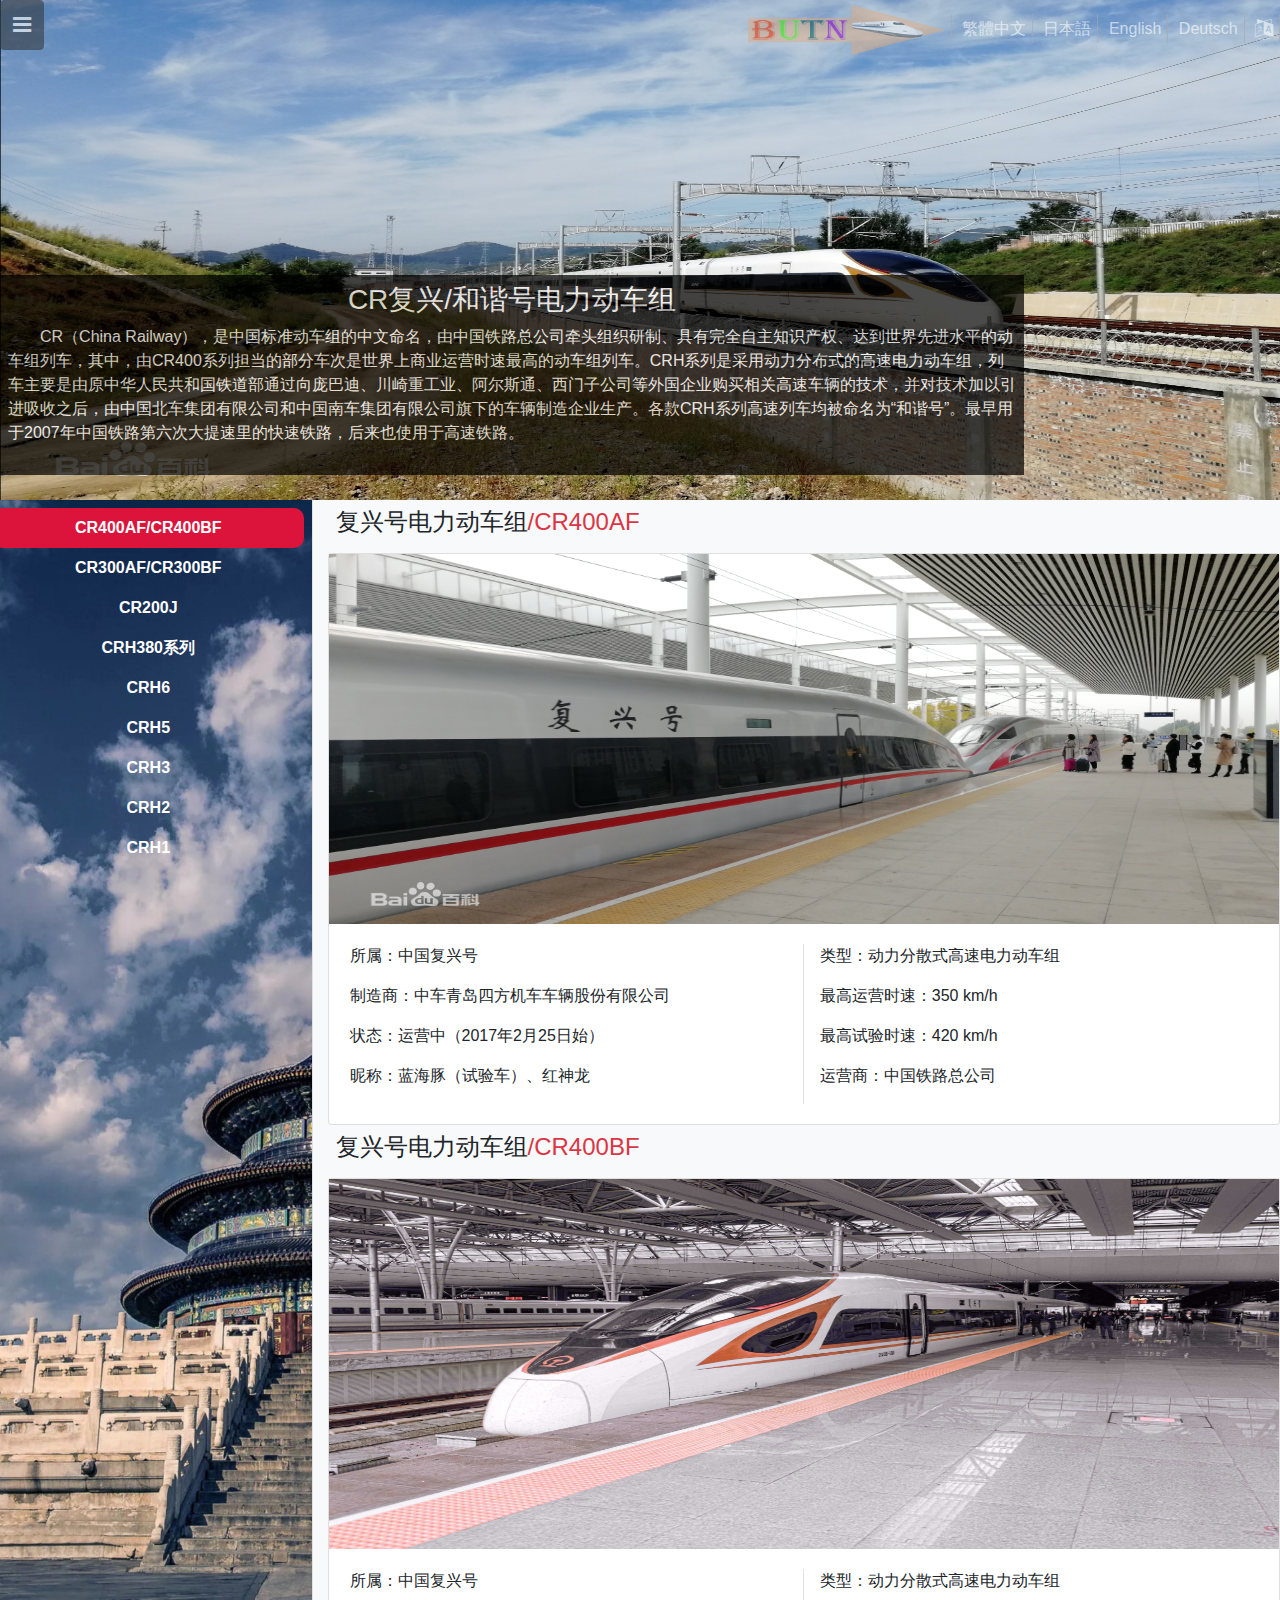
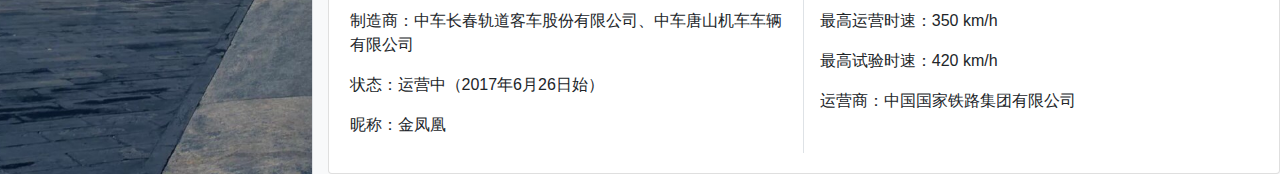
==== commit b3410cf7: "修复框架" ====
--- a/cr.html
+++ b/cr.html
@@ -1,33 +1,43 @@
 <!DOCTYPE html>
 <html lang="en">
+
 <head>
     <meta charset="UTF-8">
     <meta name="viewport" content="width=device-width, initial-scale=1.0">
     <title>中国高速列车</title>
     <link rel="stylesheet" href="css/sc.css">
-    <link rel="stylesheet" href="https://cdn.jsdelivr.net/npm/bootstrap@4.5.0/dist/css/bootstrap.min.css" integrity="sha384-9aIt2nRpC12Uk9gS9baDl411NQApFmC26EwAOH8WgZl5MYYxFfc+NcPb1dKGj7Sk" crossorigin="anonymous">
+    <link rel="stylesheet" href="css/bootstrap.min.css">
     <link rel="stylesheet" href="font-awesome/css/font-awesome.css">
     <link rel="icon" href="img/icon/LOGO2.png">
 </head>
+
 <body>
     <header>
         <img src="img/cr/CR中国动车组.jpg" width="100%" height="500">
         <div class="head">
             <button class="btn btn-dark" id="z-btn"><i class="fa fa-bars fa-lg" aria-hidden="true"></i></button>
             <div class="zhe">
-                <a href="jr.html" id="h"><li>日本高速列车</li></a>
-                <a href="cr.html" id="h"><li>中国高速列车</li></a>
-                <a href="DB.html" id="h"><li>德国高速列车</li></a>
-                <a href="SNCF.html" id="h"><li>法国高速列车</li></a>
-               </div>
-               <div class="lg">
-                   <a href="index.html"><span><img src="img/icon/icon1.png" width="200" height="50"></span></a>
-                   <a href="#"><span>繁體中文</span></a>
-                   <a href="#"><span>日本語</span></a>
-                   <a href="#"><span>English</span></a>
-                   <a href="#"><span>Deutsch</span></a>
-                   <a href="#"><span><i class="fa fa-language fa-lg" aria-hidden="true"></i></span></a>
-               </div>
+                <a href="jr.html" id="h">
+                    <li>日本高速列车</li>
+                </a>
+                <a href="cr.html" id="h">
+                    <li>中国高速列车</li>
+                </a>
+                <a href="DB.html" id="h">
+                    <li>德国高速列车</li>
+                </a>
+                <a href="SNCF.html" id="h">
+                    <li>法国高速列车</li>
+                </a>
+            </div>
+            <div class="lg">
+                <a href="index.html"><span><img src="img/icon/icon1.png" width="200" height="50"></span></a>
+                <a href="#"><span>繁體中文</span></a>
+                <a href="#"><span>日本語</span></a>
+                <a href="#"><span>English</span></a>
+                <a href="#"><span>Deutsch</span></a>
+                <a href="#"><span><i class="fa fa-language fa-lg" aria-hidden="true"></i></span></a>
+            </div>
         </div>
         <div class="box p-2">
             <h3 class="text-center text-white">CR复兴/和谐号电力动车组</h3>
@@ -36,427 +46,438 @@
             </div>
         </div>
     </header>
-  <div class="row">
-      <div class="col-3 bg-info border-right mr-0 p-2" style="background-image: url(img/cr/bg_cr.jpg); background-size:cover">
+    <div class="row">
+        <div class="col-3 bg-info border-right mr-0 p-2" style="background-image: url(img/cr/bg_cr.jpg); background-size:cover">
             <div class="nav flex-column nav-pills text-center" id="v-pills-tab" role="tablist" aria-orientation="vertical">
                 <a class="link1 active3" id="b" data-toggle="pill" href="#CR400" role="tab" aria-selected="true">CR400AF/CR400BF</a>
-                <a class="link1" id="b" data-toggle="pill" href="#CR300" role="tab"  aria-selected="false">CR300AF/CR300BF</a>
+                <a class="link1" id="b" data-toggle="pill" href="#CR300" role="tab" aria-selected="false">CR300AF/CR300BF</a>
                 <a class="link1" id="b" data-toggle="pill" href="#CR200" role="tab" aria-selected="false">CR200J</a>
-                <a class="link1" id="b" data-toggle="pill" href="#CRH380" role="tab"  aria-selected="false">CRH380系列</a>
+                <a class="link1" id="b" data-toggle="pill" href="#CRH380" role="tab" aria-selected="false">CRH380系列</a>
                 <a class="link1" id="b" data-toggle="pill" href="#CRH6" role="tab" aria-selected="false">CRH6</a>
                 <a class="link1" id="b" data-toggle="pill" href="#CRH5" role="tab" aria-selected="false">CRH5</a>
-                <a class="link1" id="b" data-toggle="pill" href="#CRH3" role="tab"  aria-selected="false">CRH3</a>
+                <a class="link1" id="b" data-toggle="pill" href="#CRH3" role="tab" aria-selected="false">CRH3</a>
                 <a class="link1" id="b" data-toggle="pill" href="#CRH2" role="tab" aria-selected="false">CRH2</a>
                 <a class="link1" id="b" data-toggle="pill" href="#CRH1" role="tab" aria-selected="false">CRH1</a>
             </div>
-      </div>
-      <div class="col-9 ml-0 bg-light">
-          <div class="tab-content" id="v-pills-tabContent">
-            <div class="tab-pane fade show active" id="CR400" role="tabpanel" >
-                <h4 class="p-2">复兴号电力动车组<span class="text-danger">/CR400AF</span></h4>
-                <div class="card">
-                    <img src="img/cr/CR400AF.jpg" height="400">
-                    <div class="card-body">
-                        <div class="row">
-                            <div class="col-6 pl-3 border-right">
-                                <p>所属：中国复兴号</p>
-                                <p>制造商：中车青岛四方机车车辆股份有限公司</p>
-                                <p>状态：运营中（2017年2月25日始）</p>
-                                <p>昵称：蓝海豚（试验车）、红神龙</p>
-                            </div>
-                            <div class="col-6 pl-3">
-                                <p>类型：动力分散式高速电力动车组</p>
-                                <p>最高运营时速：350 km/h</p>
-                                <p>最高试验时速：420 km/h</p>
-                                <p>运营商：中国铁路总公司</p>
-                            </div>
-                        </div>
-                    </div>
-                </div>
-                <h4 class="p-2">复兴号电力动车组<span class="text-danger">/CR400BF</span></h4>
-                <div class="card">
-                    <img src="img/cr/CR400BF.jpg" height="400">
-                    <div class="card-body">
-                        <div class="row">
-                            <div class="col-6 pl-3 border-right">
-                                <p>所属：中国复兴号</p>
-                                <p>制造商：中车长春轨道客车股份有限公司、中车唐山机车车辆有限公司</p>
-                                <p>状态：运营中（2017年6月26日始）</p>
-                                <p>昵称：金凤凰</p>
-                            </div>
-                            <div class="col-6 pl-3">
-                                <p>类型：动力分散式高速电力动车组</p>
-                                <p>最高运营时速：350 km/h</p>
-                                <p>最高试验时速：420 km/h</p>
-                                <p>运营商：中国国家铁路集团有限公司</p>
-                            </div>
-                        </div>
-                    </div>
-                </div>
-            </div><!--CR400-->
-            <div class="tab-pane fade" id="CR300" role="tabpanel" >
-                <h4 class="p-2">复兴号电力动车组<span class="text-danger">/CR300AF</span></h4>
-                <div class="card">
-                    <img src="img/cr/CR300AF.jpg" height="400">
-                    <div class="card-body">
-                        <div class="row">
-                            <div class="col-6 pl-3 border-right">
-                                <p>所属：中国复兴号</p>
-                                <p>制造商：中车青岛四方机车车辆股份有限公司、青岛四方庞巴迪铁路运输设备有限公司、中车南京浦镇车辆有限公司</p>
-                                <p>状态：运营中</p>
-                            </div>
-                            <div class="col-6 pl-3">
-                                <p>类型：动力分散式电力动车组</p>
-                                <p>最高运行时速：250km/h</p>
-                                <p>设计最高时速：300km/h</p>
-                                <p>编组：8编组（4M4T）</p>
-                            </div>
-                        </div>
-                    </div>
-                </div>
-                <h4 class="p-2">复兴号电力动车组<span class="text-danger">/CR300BF</span></h4>
-                <div class="card">
-                    <img src="img/cr/CR300BF.jpg" height="400">
-                    <div class="card-body">
-                        <div class="row">
-                            <div class="col-6 pl-3 border-right">
-                                <p>所属：中国复兴号</p>
-                                <p>制造商：中车长春轨道客车股份有限公司、中车唐山机车车辆有限公司</p>
-                                <p>状态：运营中</p>
-                            </div>
-                            <div class="col-6 pl-3">
-                                <p>类型：动力分散式电力动车组</p>
-                                <p>最高运行时速：250km/h</p>
-                                <p>设计最高时速：300km/h</p>
-                                <p>编组：8编组</p>
-                            </div>
-                        </div>
-                    </div>
-                </div>
-            </div><!--CR300-->
-            <div class="tab-pane fade" id="CR200" role="tabpanel">
-                <h4 class="p-2">复兴号电力动车组<span class="text-danger">/CR200J</span></h4>
-                <div class="card">
-                    <img src="img/cr/CR200J.jpg" height="400">
-                    <div class="card-body">
-                        <div class="row">
-                            <div class="col-6 pl-3 border-right">
-                                <p>所属：中国复兴号</p>
-                                <p>制造商：中车唐山、浦镇、大连、青岛四方、株洲、大同</p>
-                                <p>状态：运营中(2019年1月5日始)</p>
-                                <p>运行线路：京沪铁路、京九铁路、沪昆铁路、兰渝铁路、陇海铁路西宝段等</p>
-                            </div>
-                            <div class="col-6 pl-3">
-                                <p>类型：动力集中式电力动车组</p>
-                                <p>最高运营时速：160千米/小时</p>
-                                <p>设计最高时速：210 km/h</p>
-                                <p>运营商：中国国家铁路集团有限公司</p>
-                            </div>
-                        </div>
-                    </div>
-                </div>
-            </div><!--CR200-->
-            <div class="tab-pane fade" id="CRH380" role="tabpanel">
-                <h4 class="p-2">和谐号电力动车组<span class="text-danger">/CRH380A/AL</span></h4>
-                <div class="card">
-                    <img src="img/cr/CRH380A.jpg" height="400">
-                    <div class="card-body">
-                        <div class="row">
-                            <div class="col-6 pl-3 border-right">
-                                <p>所属：中国和谐号</p>
-                                <p>制造商：中车青岛四方机车车辆股份有限公司</p>
-                                <p>技术原型：日本-川崎重工E2系</p>
-                                <p>状态：运营中（2010年9月30日始）</p>
-                            </div>
-                            <div class="col-6 pl-3">
-                                <p>类型：动力分散式高速电力动车组</p>
-                                <p>最高运营时速：300km/h</p>
-                                <p>最高试验时速：480km/h</p>
-                                <p>运营商：中国铁路总公司、香港铁路有限公司</p>
-                            </div>
-                        </div>
-                    </div>
-                </div>
-                <h4 class="p-2">和谐号电力动车组<span class="text-danger">/CRH380B/BL/BG</span></h4>
-                <div class="card">
-                    <img src="img/cr/CRH380B.jpg" height="400">
-                    <div class="card-body">
-                        <div class="row">
-                            <div class="col-6 pl-3 border-right">
-                                <p>所属：中国和谐号</p>
-                                <p>制造商：唐山轨道客车有限责任公司</p>
-                                <p>技术原型：德国-西门子ICE3</p>
-                                <p>状态：运营中（2011年11月16日始）</p>
-                            </div>
-                            <div class="col-6 pl-3">
-                                <p>类型：动力分散式高速电力动车组</p>
-                                <p>最高运营时速：300km/h</p>
-                                <p>设计最高时速：400km/h</p>
-                                <p>运营商：中国铁路总公司</p>
-                            </div>
-                        </div>
-                    </div>
-                </div>
-                <h4 class="p-2">和谐号电力动车组<span class="text-danger">/CRH380C/CL</span></h4>
-                <div class="card">
-                    <img src="img/cr/CRH380C.jpg" height="400">
-                    <div class="card-body">
-                        <div class="row">
-                            <div class="col-6 pl-3 border-right">
-                                <p>所属：中国和谐号</p>
-                                <p>制造商：长春轨道客车股份有限公司</p>
-                                <p>技术原型：德国-西门子ICE3</p>
-                                <p>状态：运营中（2013年4月3日始）</p>
-                            </div>
-                            <div class="col-6 pl-3">
-                                <p>类型：动力分散式高速电力动车组</p>
-                                <p>最高运营时速：300km/h</p>
-                                <p>设计最高时速：420km/h</p>
-                                <p>运营商：中国铁路总公司</p>
-                            </div>
-                        </div>
-                    </div>
-                </div>
-                <h4 class="p-2">和谐号电力动车组<span class="text-danger">/CRH380D</span></h4>
-                <div class="card">
-                    <img src="img/cr/CRH380D.jpg" height="400">
-                    <div class="card-body">
-                        <div class="row">
-                            <div class="col-6 pl-3 border-right">
-                                <p>所属：中国和谐号</p>
-                                <p>制造商：青岛四方庞巴迪</p>
-                                <p>技术原型：加拿大-庞巴迪ZEFIRO平台</p>
-                                <p>状态：运营中（2014年4月19日始）</p>
-                            </div>
-                            <div class="col-6 pl-3">
-                                <p>类型：动力分散式高速电力动车组</p>
-                                <p>最高运营时速：300km/h</p>
-                                <p>设计最高时速：420km/h</p>
-                                <p>运营商：中国铁路总公司</p>
-                            </div>
-                        </div>
-                    </div>
-                </div>
-            </div><!--CRH380-->
-            <div class="tab-pane fade" id="CRH6" role="tabpanel">
-                <h4 class="p-2">和谐号电力动车组<span class="text-danger">/CRH6A/F/A-A/F-A</span></h4>
-                <div class="card">
-                    <img src="img/cr/CRH6.jpg" height="400">
-                    <div class="card-body">
-                        <div class="row">
-                            <div class="col-6 pl-3 border-right">
-                                <p>所属：中国和谐号</p>
-                                <p>制造商：青岛四方机车车辆 南京浦镇车辆</p>
-                                <p>状态：运营中（2017年始）</p>
-                                <p>产量：119列</p>
-                            </div>
-                            <div class="col-6 pl-3">
-                                <p>类型：动力分散式电力动车组</p>
-                                <p>最高运营时速：CRH6A：200 km/h，CRH6F：160 km/h</p>
-                                <p>试验最高时速：CRH6A：250 km/h，CRH6F：176 km/h</p>
-                                <p>运营商：中国铁路总公司</p>
-                            </div>
-                        </div>
-                    </div>
-                </div>
-            </div><!--CRH6-->
-            <div class="tab-pane fade" id="CRH5" role="tabpanel">
-                <h4 class="p-2">和谐号电力动车组<span class="text-danger">/CRH5A/E/G</span></h4>
-                <div class="card">
-                    <img src="img/cr/CRH5.jpg" height="400">
-                    <div class="card-body">
-                        <div class="row">
-                            <div class="col-6 pl-3 border-right">
-                                <p>所属：中国和谐号</p>
-                                <p>制造商：阿尔斯通公司 长春轨道客车</p>
-                                <p>状态：运营中(2007年4月18日始)</p>
-                                <p>主要运行线路：京哈高铁，哈大高铁，兰新高铁</p>
-                            </div>
-                            <div class="col-6 pl-3">
-                                <p>类型：动力分散式电力动车组</p>
-                                <p>最高运营时速：250km/h</p>
-                                <p>技术引进：法国-阿尔斯通</p>
-                                <p>运营商：中国铁路总公司</p>
-                            </div>
-                        </div>
-                    </div>
-                </div>
-            </div><!--CRH5-->
-            <div class="tab-pane fade" id="CRH3" role="tabpanel">
-                <h4 class="p-2">和谐号电力动车组<span class="text-danger">/CRH3A</span></h4>
-                <div class="card">
-                    <img src="img/cr/CRH3.jpg" height="400">
-                    <div class="card-body">
-                        <div class="row">
-                            <div class="col-6 pl-3 border-right">
-                                <p>所属：中国和谐号</p>
-                                <p>制造商：北车集团唐山轨道客车有限责任公司</p>
-                                <p>状态：运营中（2008年8月1日始）</p>
-                                <p>技术原型：CRH380BL</p>
-                            </div>
-                            <div class="col-6 pl-3">
-                                <p>类型：动力分散式电力动车组</p>
-                                <p>最高运营时速：250 km/h</p>
-                                <p>设计最高速度：250km/h</p>
-                                <p>运营商：中国铁路总公司</p>
-                            </div>
-                        </div>
-                    </div>
-                </div>
-                <h4 class="p-2">和谐号电力动车组<span class="text-danger">/CRH3C</span></h4>
-                <div class="card">
-                    <img src="img/cr/CRH3C.jpg" height="400">
-                    <div class="card-body">
-                        <div class="row">
-                            <div class="col-6 pl-3 border-right">
-                                <p>所属：中国和谐号</p>
-                                <p>制造商：北车集团唐山轨道客车有限责任公司</p>
-                                <p>状态：运营中（2008年8月1日始）</p>
-                                <p>技术原型：德国-西门子ICE3</p>
-                            </div>
-                            <div class="col-6 pl-3">
-                                <p>类型：动力分散式电力动车组</p>
-                                <p>最高运营时速：300 km/h</p>
-                                <p>设计最高速度：350km/h</p>
-                                <p>运营商：中国铁路总公司</p>
-                            </div>
-                        </div>
-                    </div>
-                </div>
-            </div><!--CRH3-->
-            <div class="tab-pane fade" id="CRH2" role="tabpanel">
-                <h4 class="p-2">和谐号电力动车组<span class="text-danger">/CRH2A/B/C/E</span></h4>
-                <div class="card">
-                    <img src="img/cr/CRH2.jpg" height="400">
-                    <div class="card-body">
-                        <div class="row">
-                            <div class="col-6 pl-3 border-right">
-                                <p>所属：中国和谐号</p>
-                                <p>制造商：南车青岛四方机车车辆股份有限公司</p>
-                                <p>状态：运营中（2007年1月28日始）</p>
-                                <p>技术原型：日本-川崎重工新干线E2-1000型</p>
-                                <p>注：CRH2A（8节编组）CRH2B(16节编组) CRH2C(中国首款高速动车组：最高运速：330km/h) CHR2E(卧铺动车组)</p>
-                            </div>
-                            <div class="col-6 pl-3">
-                                <p>类型：动力分散式电力动车组</p>
-                                <p>最高运营时速：250km/h</p>
-                                <p>最高速试时速：292km/h</p>
-                                <p>运营商：中国铁路总公司</p>
-                            </div>
-                        </div>
-                    </div>
-                </div>
-                <h4 class="p-2">和谐号电力动车组<span class="text-danger">/CRH2G（高寒型）</span></h4>
-                <div class="card">
-                    <img src="img/cr/CRH2G.jpg" height="400">
-                    <div class="card-body">
-                        <div class="row">
-                            <div class="col-6 pl-3 border-right">
-                                <p>所属：中国和谐号</p>
-                                <p>制造商：南车青岛四方机车车辆股份有限公司</p>
-                                <p>状态：运营中（2016始）</p>
-                                <p>技术原型：日本-川崎重工新干线E2-1000型</p>
-                            </div>
-                            <div class="col-6 pl-3">
-                                <p>类型：动力分散式电力动车组</p>
-                                <p>最高运营时速：250km/h</p>
-                                <p>最高速试时速：292km/h</p>
-                                <p>运营商：中国铁路总公司</p>
-                            </div>
-                        </div>
-                    </div>
-                </div>
-            </div><!--CRH2-->
-            <div class="tab-pane fade" id="CRH1" role="tabpanel">
-                <h4 class="p-2">和谐号电力动车组<span class="text-danger">/CRH1A/B</span></h4>
-                <div class="card">
-                    <img src="img/cr/CRH1AB.jpg" height="400">
-                    <div class="card-body">
-                        <div class="row">
-                            <div class="col-6 pl-3 border-right">
-                                <p>所属：中国和谐号</p>
-                                <p>制造商：青岛四方庞巴迪（BST）</p>
-                                <p>状态：运营中（2007年2月1日始）</p>
-                                <p>运行线路：市域铁路和城际铁路</p>
-                            </div>
-                            <div class="col-6 pl-3">
-                                <p>类型：电力动车组</p>
-                                <p>最高运营时速：200km/h</p>
-                                <p>设计最高时速：250km/h</p>
-                                <p>技术原型：加拿大-康巴迪运输Regina C2008</p>
-                            </div>
-                        </div>
-                    </div>
-                </div>
-                <h4 class="p-2">和谐号电力动车组<span class="text-danger">/CRH1A-A</span></h4>
-                <div class="card">
-                    <img src="img/cr/CRH1A-A.jpg" height="400">
-                    <div class="card-body">
-                        <div class="row">
-                            <div class="col-6 pl-3 border-right">
-                                <p>所属：中国和谐号</p>
-                                <p>制造商：青岛四方庞巴迪（BST）</p>
-                                <p>状态：运营中（2016年2月1日始）</p>
-                                <p>运行线路：市域铁路和城际铁路</p>
-                            </div>
-                            <div class="col-6 pl-3">
-                                <p>类型：电力动车组</p>
-                                <p>最高运营时速：200km/h</p>
-                                <p>设计最高时速：250km/h</p>
-                                <p>技术原型：加拿大-康巴迪ZEFIRO</p>
-                            </div>
-                        </div>
-                    </div>
-                </div>
-                <h4 class="p-2">和谐号电力动车组<span class="text-danger">/CRH1E</span></h4>
-                <div class="card">
-                    <img src="img/cr/CRH1E.jpg" height="400">
-                    <div class="card-body">
-                        <div class="row">
-                            <div class="col-6 pl-3 border-right">
-                                <p>所属：中国和谐号</p>
-                                <p>制造商：青岛四方庞巴迪（BST）</p>
-                                <p>状态：运营中（2009年11月4日始）</p>
-                                <p>运行线路：市域铁路和城际铁路</p>
-                            </div>
-                            <div class="col-6 pl-3">
-                                <p>类型：电力动车组</p>
-                                <p>最高运营时速：200km/h</p>
-                                <p>设计最高时速：250km/h</p>
-                                <p>技术原型：加拿大-康巴迪ZEFIRO 250</p>
-                            </div>
-                        </div>
-                    </div>
-                </div>
-            </div><!--CRH1-->
-
-          </div><!--tab-content-->
-      </div><!--col-9-->
-  </div><!--row-->
-
-
-
-<script src="https://cdn.jsdelivr.net/npm/jquery@3.5.1/dist/jquery.slim.min.js" integrity="sha384-DfXdz2htPH0lsSSs5nCTpuj/zy4C+OGpamoFVy38MVBnE+IbbVYUew+OrCXaRkfj" crossorigin="anonymous"></script>
-<script src="https://cdn.jsdelivr.net/npm/popper.js@1.16.0/dist/umd/popper.min.js" integrity="sha384-Q6E9RHvbIyZFJoft+2mJbHaEWldlvI9IOYy5n3zV9zzTtmI3UksdQRVvoxMfooAo" crossorigin="anonymous"></script>
-<script src="https://cdn.jsdelivr.net/npm/bootstrap@4.5.0/dist/js/bootstrap.min.js" integrity="sha384-OgVRvuATP1z7JjHLkuOU7Xw704+h835Lr+6QL9UvYjZE3Ipu6Tp75j7Bh/kR0JKI" crossorigin="anonymous"></script>
-<script>
-    var b_group=document.querySelectorAll("#b");
-    console.log(b_group);
-    for(var i=0;i<b_group.length;i++){
-        b_group[i].onclick=function(){
-            $(this).addClass("active3");
-            $(this).prevAll().removeClass("active3");
-            $(this).nextAll().removeClass("active3");
+        </div>
+        <div class="col-9 ml-0 bg-light">
+            <div class="tab-content" id="v-pills-tabContent">
+                <div class="tab-pane fade show active" id="CR400" role="tabpanel">
+                    <h4 class="p-2">复兴号电力动车组<span class="text-danger">/CR400AF</span></h4>
+                    <div class="card">
+                        <img src="img/cr/CR400AF.jpg" height="400">
+                        <div class="card-body">
+                            <div class="row">
+                                <div class="col-6 pl-3 border-right">
+                                    <p>所属：中国复兴号</p>
+                                    <p>制造商：中车青岛四方机车车辆股份有限公司</p>
+                                    <p>状态：运营中（2017年2月25日始）</p>
+                                    <p>昵称：蓝海豚（试验车）、红神龙</p>
+                                </div>
+                                <div class="col-6 pl-3">
+                                    <p>类型：动力分散式高速电力动车组</p>
+                                    <p>最高运营时速：350 km/h</p>
+                                    <p>最高试验时速：420 km/h</p>
+                                    <p>运营商：中国铁路总公司</p>
+                                </div>
+                            </div>
+                        </div>
+                    </div>
+                    <h4 class="p-2">复兴号电力动车组<span class="text-danger">/CR400BF</span></h4>
+                    <div class="card">
+                        <img src="img/cr/CR400BF.jpg" height="400">
+                        <div class="card-body">
+                            <div class="row">
+                                <div class="col-6 pl-3 border-right">
+                                    <p>所属：中国复兴号</p>
+                                    <p>制造商：中车长春轨道客车股份有限公司、中车唐山机车车辆有限公司</p>
+                                    <p>状态：运营中（2017年6月26日始）</p>
+                                    <p>昵称：金凤凰</p>
+                                </div>
+                                <div class="col-6 pl-3">
+                                    <p>类型：动力分散式高速电力动车组</p>
+                                    <p>最高运营时速：350 km/h</p>
+                                    <p>最高试验时速：420 km/h</p>
+                                    <p>运营商：中国国家铁路集团有限公司</p>
+                                </div>
+                            </div>
+                        </div>
+                    </div>
+                </div>
+                <!--CR400-->
+                <div class="tab-pane fade" id="CR300" role="tabpanel">
+                    <h4 class="p-2">复兴号电力动车组<span class="text-danger">/CR300AF</span></h4>
+                    <div class="card">
+                        <img src="img/cr/CR300AF.jpg" height="400">
+                        <div class="card-body">
+                            <div class="row">
+                                <div class="col-6 pl-3 border-right">
+                                    <p>所属：中国复兴号</p>
+                                    <p>制造商：中车青岛四方机车车辆股份有限公司、青岛四方庞巴迪铁路运输设备有限公司、中车南京浦镇车辆有限公司</p>
+                                    <p>状态：运营中</p>
+                                </div>
+                                <div class="col-6 pl-3">
+                                    <p>类型：动力分散式电力动车组</p>
+                                    <p>最高运行时速：250km/h</p>
+                                    <p>设计最高时速：300km/h</p>
+                                    <p>编组：8编组（4M4T）</p>
+                                </div>
+                            </div>
+                        </div>
+                    </div>
+                    <h4 class="p-2">复兴号电力动车组<span class="text-danger">/CR300BF</span></h4>
+                    <div class="card">
+                        <img src="img/cr/CR300BF.jpg" height="400">
+                        <div class="card-body">
+                            <div class="row">
+                                <div class="col-6 pl-3 border-right">
+                                    <p>所属：中国复兴号</p>
+                                    <p>制造商：中车长春轨道客车股份有限公司、中车唐山机车车辆有限公司</p>
+                                    <p>状态：运营中</p>
+                                </div>
+                                <div class="col-6 pl-3">
+                                    <p>类型：动力分散式电力动车组</p>
+                                    <p>最高运行时速：250km/h</p>
+                                    <p>设计最高时速：300km/h</p>
+                                    <p>编组：8编组</p>
+                                </div>
+                            </div>
+                        </div>
+                    </div>
+                </div>
+                <!--CR300-->
+                <div class="tab-pane fade" id="CR200" role="tabpanel">
+                    <h4 class="p-2">复兴号电力动车组<span class="text-danger">/CR200J</span></h4>
+                    <div class="card">
+                        <img src="img/cr/CR200J.jpg" height="400">
+                        <div class="card-body">
+                            <div class="row">
+                                <div class="col-6 pl-3 border-right">
+                                    <p>所属：中国复兴号</p>
+                                    <p>制造商：中车唐山、浦镇、大连、青岛四方、株洲、大同</p>
+                                    <p>状态：运营中(2019年1月5日始)</p>
+                                    <p>运行线路：京沪铁路、京九铁路、沪昆铁路、兰渝铁路、陇海铁路西宝段等</p>
+                                </div>
+                                <div class="col-6 pl-3">
+                                    <p>类型：动力集中式电力动车组</p>
+                                    <p>最高运营时速：160千米/小时</p>
+                                    <p>设计最高时速：210 km/h</p>
+                                    <p>运营商：中国国家铁路集团有限公司</p>
+                                </div>
+                            </div>
+                        </div>
+                    </div>
+                </div>
+                <!--CR200-->
+                <div class="tab-pane fade" id="CRH380" role="tabpanel">
+                    <h4 class="p-2">和谐号电力动车组<span class="text-danger">/CRH380A/AL</span></h4>
+                    <div class="card">
+                        <img src="img/cr/CRH380A.jpg" height="400">
+                        <div class="card-body">
+                            <div class="row">
+                                <div class="col-6 pl-3 border-right">
+                                    <p>所属：中国和谐号</p>
+                                    <p>制造商：中车青岛四方机车车辆股份有限公司</p>
+                                    <p>技术原型：日本-川崎重工E2系</p>
+                                    <p>状态：运营中（2010年9月30日始）</p>
+                                </div>
+                                <div class="col-6 pl-3">
+                                    <p>类型：动力分散式高速电力动车组</p>
+                                    <p>最高运营时速：300km/h</p>
+                                    <p>最高试验时速：480km/h</p>
+                                    <p>运营商：中国铁路总公司、香港铁路有限公司</p>
+                                </div>
+                            </div>
+                        </div>
+                    </div>
+                    <h4 class="p-2">和谐号电力动车组<span class="text-danger">/CRH380B/BL/BG</span></h4>
+                    <div class="card">
+                        <img src="img/cr/CRH380B.jpg" height="400">
+                        <div class="card-body">
+                            <div class="row">
+                                <div class="col-6 pl-3 border-right">
+                                    <p>所属：中国和谐号</p>
+                                    <p>制造商：唐山轨道客车有限责任公司</p>
+                                    <p>技术原型：德国-西门子ICE3</p>
+                                    <p>状态：运营中（2011年11月16日始）</p>
+                                </div>
+                                <div class="col-6 pl-3">
+                                    <p>类型：动力分散式高速电力动车组</p>
+                                    <p>最高运营时速：300km/h</p>
+                                    <p>设计最高时速：400km/h</p>
+                                    <p>运营商：中国铁路总公司</p>
+                                </div>
+                            </div>
+                        </div>
+                    </div>
+                    <h4 class="p-2">和谐号电力动车组<span class="text-danger">/CRH380C/CL</span></h4>
+                    <div class="card">
+                        <img src="img/cr/CRH380C.jpg" height="400">
+                        <div class="card-body">
+                            <div class="row">
+                                <div class="col-6 pl-3 border-right">
+                                    <p>所属：中国和谐号</p>
+                                    <p>制造商：长春轨道客车股份有限公司</p>
+                                    <p>技术原型：德国-西门子ICE3</p>
+                                    <p>状态：运营中（2013年4月3日始）</p>
+                                </div>
+                                <div class="col-6 pl-3">
+                                    <p>类型：动力分散式高速电力动车组</p>
+                                    <p>最高运营时速：300km/h</p>
+                                    <p>设计最高时速：420km/h</p>
+                                    <p>运营商：中国铁路总公司</p>
+                                </div>
+                            </div>
+                        </div>
+                    </div>
+                    <h4 class="p-2">和谐号电力动车组<span class="text-danger">/CRH380D</span></h4>
+                    <div class="card">
+                        <img src="img/cr/CRH380D.jpg" height="400">
+                        <div class="card-body">
+                            <div class="row">
+                                <div class="col-6 pl-3 border-right">
+                                    <p>所属：中国和谐号</p>
+                                    <p>制造商：青岛四方庞巴迪</p>
+                                    <p>技术原型：加拿大-庞巴迪ZEFIRO平台</p>
+                                    <p>状态：运营中（2014年4月19日始）</p>
+                                </div>
+                                <div class="col-6 pl-3">
+                                    <p>类型：动力分散式高速电力动车组</p>
+                                    <p>最高运营时速：300km/h</p>
+                                    <p>设计最高时速：420km/h</p>
+                                    <p>运营商：中国铁路总公司</p>
+                                </div>
+                            </div>
+                        </div>
+                    </div>
+                </div>
+                <!--CRH380-->
+                <div class="tab-pane fade" id="CRH6" role="tabpanel">
+                    <h4 class="p-2">和谐号电力动车组<span class="text-danger">/CRH6A/F/A-A/F-A</span></h4>
+                    <div class="card">
+                        <img src="img/cr/CRH6.jpg" height="400">
+                        <div class="card-body">
+                            <div class="row">
+                                <div class="col-6 pl-3 border-right">
+                                    <p>所属：中国和谐号</p>
+                                    <p>制造商：青岛四方机车车辆 南京浦镇车辆</p>
+                                    <p>状态：运营中（2017年始）</p>
+                                    <p>产量：119列</p>
+                                </div>
+                                <div class="col-6 pl-3">
+                                    <p>类型：动力分散式电力动车组</p>
+                                    <p>最高运营时速：CRH6A：200 km/h，CRH6F：160 km/h</p>
+                                    <p>试验最高时速：CRH6A：250 km/h，CRH6F：176 km/h</p>
+                                    <p>运营商：中国铁路总公司</p>
+                                </div>
+                            </div>
+                        </div>
+                    </div>
+                </div>
+                <!--CRH6-->
+                <div class="tab-pane fade" id="CRH5" role="tabpanel">
+                    <h4 class="p-2">和谐号电力动车组<span class="text-danger">/CRH5A/E/G</span></h4>
+                    <div class="card">
+                        <img src="img/cr/CRH5.jpg" height="400">
+                        <div class="card-body">
+                            <div class="row">
+                                <div class="col-6 pl-3 border-right">
+                                    <p>所属：中国和谐号</p>
+                                    <p>制造商：阿尔斯通公司 长春轨道客车</p>
+                                    <p>状态：运营中(2007年4月18日始)</p>
+                                    <p>主要运行线路：京哈高铁，哈大高铁，兰新高铁</p>
+                                </div>
+                                <div class="col-6 pl-3">
+                                    <p>类型：动力分散式电力动车组</p>
+                                    <p>最高运营时速：250km/h</p>
+                                    <p>技术引进：法国-阿尔斯通</p>
+                                    <p>运营商：中国铁路总公司</p>
+                                </div>
+                            </div>
+                        </div>
+                    </div>
+                </div>
+                <!--CRH5-->
+                <div class="tab-pane fade" id="CRH3" role="tabpanel">
+                    <h4 class="p-2">和谐号电力动车组<span class="text-danger">/CRH3A</span></h4>
+                    <div class="card">
+                        <img src="img/cr/CRH3.jpg" height="400">
+                        <div class="card-body">
+                            <div class="row">
+                                <div class="col-6 pl-3 border-right">
+                                    <p>所属：中国和谐号</p>
+                                    <p>制造商：北车集团唐山轨道客车有限责任公司</p>
+                                    <p>状态：运营中（2008年8月1日始）</p>
+                                    <p>技术原型：CRH380BL</p>
+                                </div>
+                                <div class="col-6 pl-3">
+                                    <p>类型：动力分散式电力动车组</p>
+                                    <p>最高运营时速：250 km/h</p>
+                                    <p>设计最高速度：250km/h</p>
+                                    <p>运营商：中国铁路总公司</p>
+                                </div>
+                            </div>
+                        </div>
+                    </div>
+                    <h4 class="p-2">和谐号电力动车组<span class="text-danger">/CRH3C</span></h4>
+                    <div class="card">
+                        <img src="img/cr/CRH3C.jpg" height="400">
+                        <div class="card-body">
+                            <div class="row">
+                                <div class="col-6 pl-3 border-right">
+                                    <p>所属：中国和谐号</p>
+                                    <p>制造商：北车集团唐山轨道客车有限责任公司</p>
+                                    <p>状态：运营中（2008年8月1日始）</p>
+                                    <p>技术原型：德国-西门子ICE3</p>
+                                </div>
+                                <div class="col-6 pl-3">
+                                    <p>类型：动力分散式电力动车组</p>
+                                    <p>最高运营时速：300 km/h</p>
+                                    <p>设计最高速度：350km/h</p>
+                                    <p>运营商：中国铁路总公司</p>
+                                </div>
+                            </div>
+                        </div>
+                    </div>
+                </div>
+                <!--CRH3-->
+                <div class="tab-pane fade" id="CRH2" role="tabpanel">
+                    <h4 class="p-2">和谐号电力动车组<span class="text-danger">/CRH2A/B/C/E</span></h4>
+                    <div class="card">
+                        <img src="img/cr/CRH2.jpg" height="400">
+                        <div class="card-body">
+                            <div class="row">
+                                <div class="col-6 pl-3 border-right">
+                                    <p>所属：中国和谐号</p>
+                                    <p>制造商：南车青岛四方机车车辆股份有限公司</p>
+                                    <p>状态：运营中（2007年1月28日始）</p>
+                                    <p>技术原型：日本-川崎重工新干线E2-1000型</p>
+                                    <p>注：CRH2A（8节编组）CRH2B(16节编组) CRH2C(中国首款高速动车组：最高运速：330km/h) CHR2E(卧铺动车组)</p>
+                                </div>
+                                <div class="col-6 pl-3">
+                                    <p>类型：动力分散式电力动车组</p>
+                                    <p>最高运营时速：250km/h</p>
+                                    <p>最高速试时速：292km/h</p>
+                                    <p>运营商：中国铁路总公司</p>
+                                </div>
+                            </div>
+                        </div>
+                    </div>
+                    <h4 class="p-2">和谐号电力动车组<span class="text-danger">/CRH2G（高寒型）</span></h4>
+                    <div class="card">
+                        <img src="img/cr/CRH2G.jpg" height="400">
+                        <div class="card-body">
+                            <div class="row">
+                                <div class="col-6 pl-3 border-right">
+                                    <p>所属：中国和谐号</p>
+                                    <p>制造商：南车青岛四方机车车辆股份有限公司</p>
+                                    <p>状态：运营中（2016始）</p>
+                                    <p>技术原型：日本-川崎重工新干线E2-1000型</p>
+                                </div>
+                                <div class="col-6 pl-3">
+                                    <p>类型：动力分散式电力动车组</p>
+                                    <p>最高运营时速：250km/h</p>
+                                    <p>最高速试时速：292km/h</p>
+                                    <p>运营商：中国铁路总公司</p>
+                                </div>
+                            </div>
+                        </div>
+                    </div>
+                </div>
+                <!--CRH2-->
+                <div class="tab-pane fade" id="CRH1" role="tabpanel">
+                    <h4 class="p-2">和谐号电力动车组<span class="text-danger">/CRH1A/B</span></h4>
+                    <div class="card">
+                        <img src="img/cr/CRH1AB.jpg" height="400">
+                        <div class="card-body">
+                            <div class="row">
+                                <div class="col-6 pl-3 border-right">
+                                    <p>所属：中国和谐号</p>
+                                    <p>制造商：青岛四方庞巴迪（BST）</p>
+                                    <p>状态：运营中（2007年2月1日始）</p>
+                                    <p>运行线路：市域铁路和城际铁路</p>
+                                </div>
+                                <div class="col-6 pl-3">
+                                    <p>类型：电力动车组</p>
+                                    <p>最高运营时速：200km/h</p>
+                                    <p>设计最高时速：250km/h</p>
+                                    <p>技术原型：加拿大-康巴迪运输Regina C2008</p>
+                                </div>
+                            </div>
+                        </div>
+                    </div>
+                    <h4 class="p-2">和谐号电力动车组<span class="text-danger">/CRH1A-A</span></h4>
+                    <div class="card">
+                        <img src="img/cr/CRH1A-A.jpg" height="400">
+                        <div class="card-body">
+                            <div class="row">
+                                <div class="col-6 pl-3 border-right">
+                                    <p>所属：中国和谐号</p>
+                                    <p>制造商：青岛四方庞巴迪（BST）</p>
+                                    <p>状态：运营中（2016年2月1日始）</p>
+                                    <p>运行线路：市域铁路和城际铁路</p>
+                                </div>
+                                <div class="col-6 pl-3">
+                                    <p>类型：电力动车组</p>
+                                    <p>最高运营时速：200km/h</p>
+                                    <p>设计最高时速：250km/h</p>
+                                    <p>技术原型：加拿大-康巴迪ZEFIRO</p>
+                                </div>
+                            </div>
+                        </div>
+                    </div>
+                    <h4 class="p-2">和谐号电力动车组<span class="text-danger">/CRH1E</span></h4>
+                    <div class="card">
+                        <img src="img/cr/CRH1E.jpg" height="400">
+                        <div class="card-body">
+                            <div class="row">
+                                <div class="col-6 pl-3 border-right">
+                                    <p>所属：中国和谐号</p>
+                                    <p>制造商：青岛四方庞巴迪（BST）</p>
+                                    <p>状态：运营中（2009年11月4日始）</p>
+                                    <p>运行线路：市域铁路和城际铁路</p>
+                                </div>
+                                <div class="col-6 pl-3">
+                                    <p>类型：电力动车组</p>
+                                    <p>最高运营时速：200km/h</p>
+                                    <p>设计最高时速：250km/h</p>
+                                    <p>技术原型：加拿大-康巴迪ZEFIRO 250</p>
+                                </div>
+                            </div>
+                        </div>
+                    </div>
+                </div>
+                <!--CRH1-->
+
+            </div>
+            <!--tab-content-->
+        </div>
+        <!--col-9-->
+    </div>
+    <!--row-->
+
+
+
+    <script src="js/jquery-3.5.1.js"></script>
+    <script src="js/bootstrap.min.js"></script>
+    <script>
+        var b_group = document.querySelectorAll("#b");
+        console.log(b_group);
+        for (var i = 0; i < b_group.length; i++) {
+            b_group[i].onclick = function() {
+                $(this).addClass("active3");
+                $(this).prevAll().removeClass("active3");
+                $(this).nextAll().removeClass("active3");
+            }
         }
-    }
-    $("#z-btn").click(function(){
-        $(".zhe").toggle("slow");
-    });
-
-    $(function () {
-  $('[data-toggle="tooltip"]').tooltip()
-})
-
-</script>    
+        $("#z-btn").click(function() {
+            $(".zhe").toggle("slow");
+        });
+
+        $(function() {
+            $('[data-toggle="tooltip"]').tooltip()
+        })
+    </script>
 </body>
+
 </html>